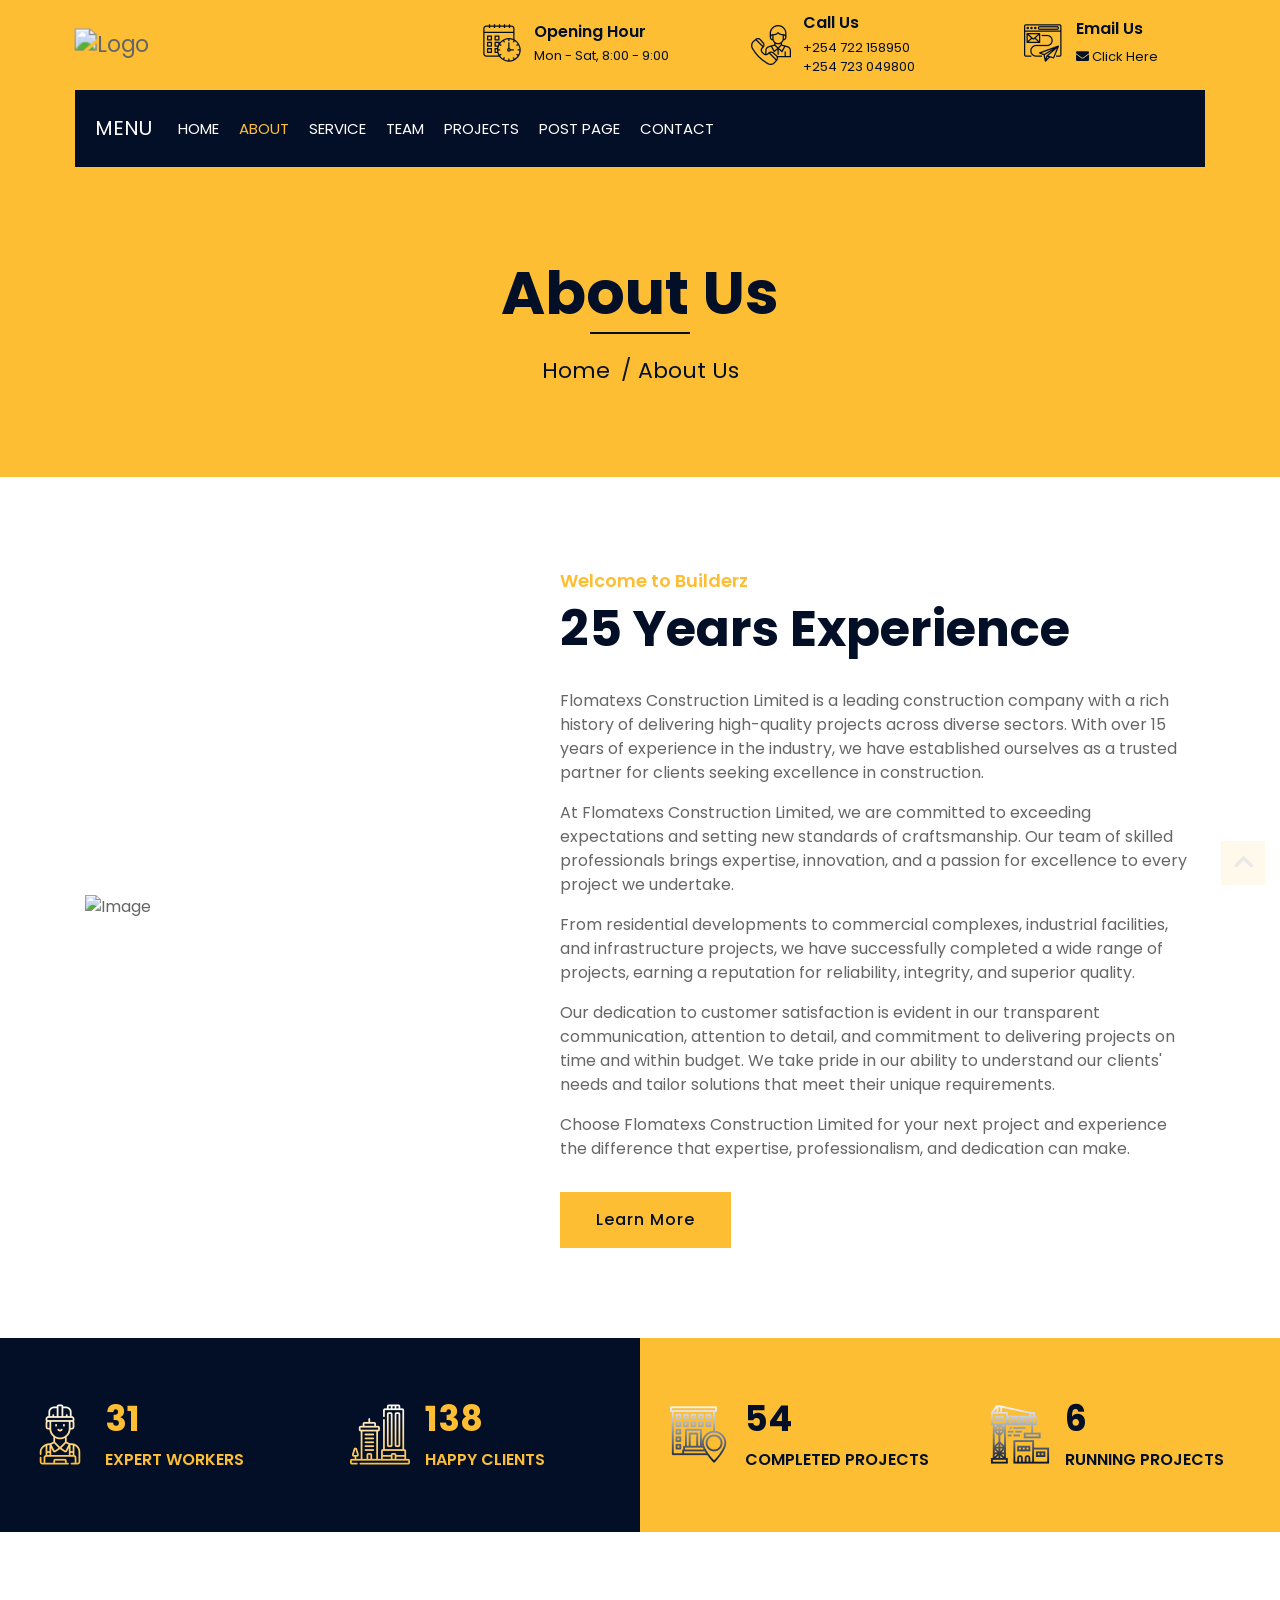
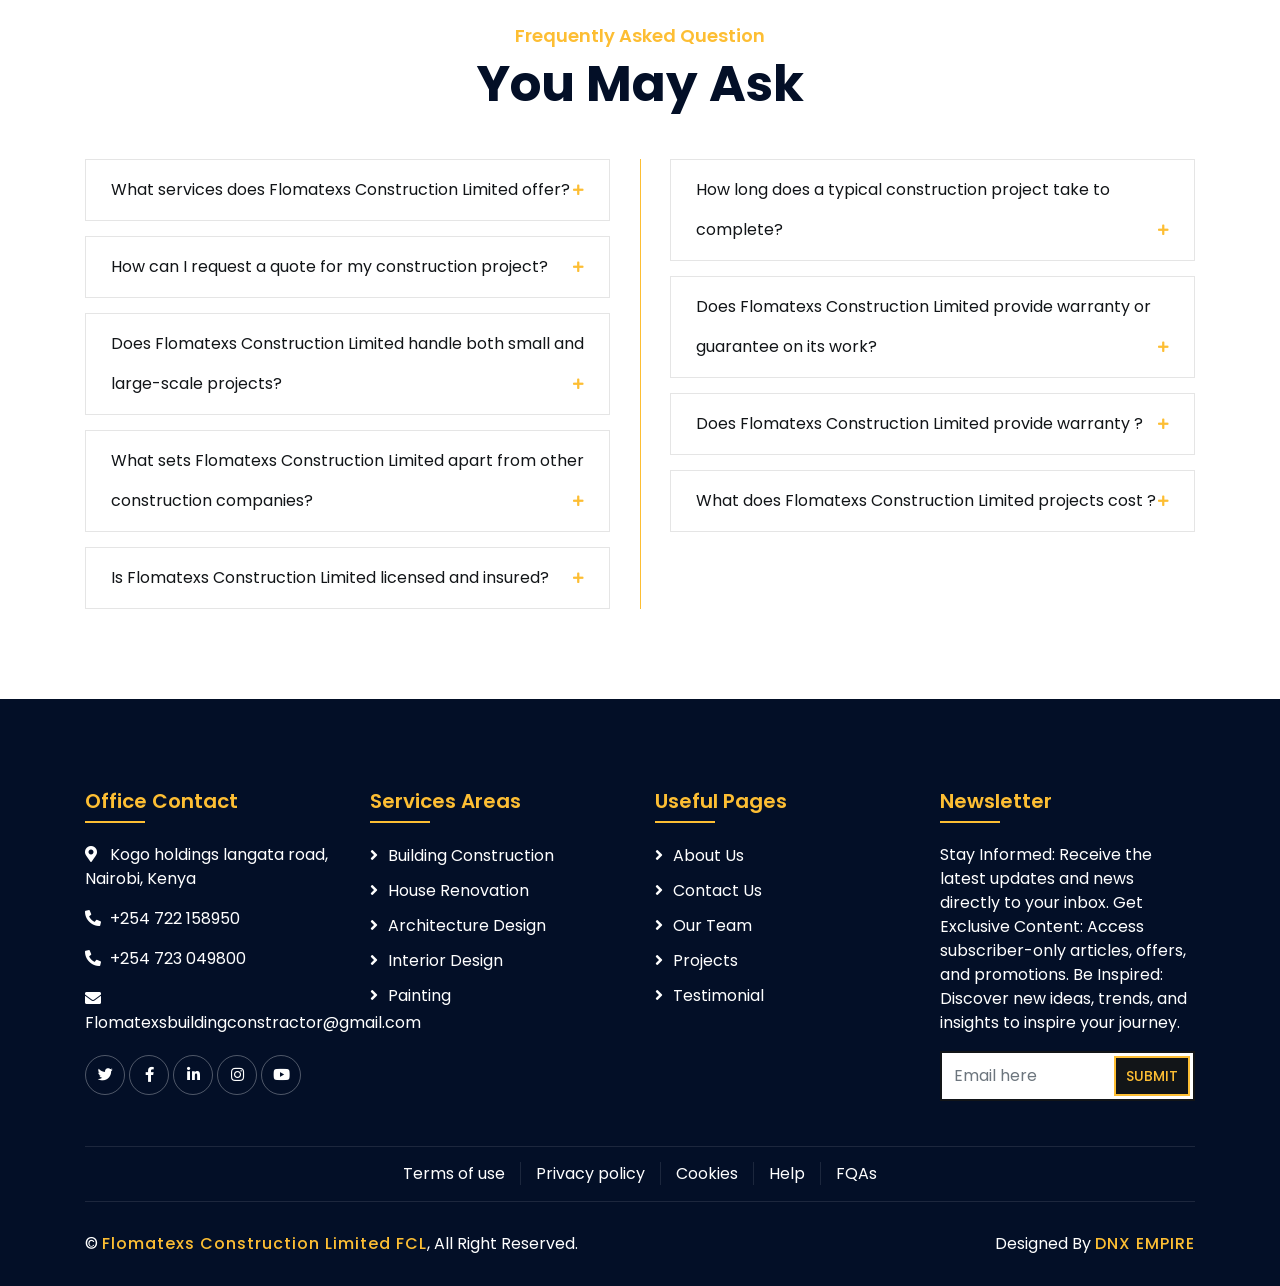
==== about.html @ da1281f1 "Add files via upload" ====
<!DOCTYPE html>
<html lang="en">
    <head>
        <meta charset="utf-8">
       <title>Flomatexs Construction Limited </title>
        <link rel = "icon" href = "img/flomatexs.png" type = "image/x-icon">

        <!-- Favicon -->
        <link href="img/favicon.ico" rel="icon">

        <!-- Google Font -->
        <link href="https://fonts.googleapis.com/css2?family=Poppins:wght@100;200;300;400;500;600;700;800;900&display=swap" rel="stylesheet">

        <!-- CSS Libraries -->
        <link href="https://stackpath.bootstrapcdn.com/bootstrap/4.4.1/css/bootstrap.min.css" rel="stylesheet">
        <link href="https://cdnjs.cloudflare.com/ajax/libs/font-awesome/5.10.0/css/all.min.css" rel="stylesheet">
        <link href="lib/flaticon/font/flaticon.css" rel="stylesheet"> 
        <link href="lib/animate/animate.min.css" rel="stylesheet">
        <link href="lib/owlcarousel/assets/owl.carousel.min.css" rel="stylesheet">
        <link href="lib/lightbox/css/lightbox.min.css" rel="stylesheet">
        <link href="lib/slick/slick.css" rel="stylesheet">
        <link href="lib/slick/slick-theme.css" rel="stylesheet">
        <link rel="stylesheet" href="https://cdnjs.cloudflare.com/ajax/libs/font-awesome/5.15.4/css/all.min.css">


        <!-- Template Stylesheet -->
        <link href="css/style.css" rel="stylesheet">
    </head>

    <body>
        <div class="wrapper">
            <!-- Top Bar Start -->
            <div class="top-bar">
                <div class="container-fluid">
                    <div class="row align-items-center">
                        <div class="col-lg-4 col-md-12">
                            <div class="logo">
                                <a href="index.html">
                                    <img src="img/flomatexs.png" alt="Logo" style="width: 200px; height: auto; margin: 10px; transform: scale(1.4);" >
                                </a>
                             </div>
                        </div>
                        <div class="col-lg-8 col-md-7 d-none d-lg-block">
                            <div class="row">
                                <div class="col-4">
                                    <div class="top-bar-item">
                                        <div class="top-bar-icon">
                                            <i class="flaticon-calendar"></i>
                                        </div>
                                        <div class="top-bar-text">
                                            <h3>Opening Hour</h3>
                                            <p>Mon - Sat, 8:00 - 9:00</p>
                                        </div>
                                    </div>
                                </div>
                                <div class="col-4">
                                    <div class="top-bar-item">
                                        <div class="top-bar-icon">
                                            <i class="flaticon-call"></i>
                                        </div>
                                        <div class="top-bar-text">
                                            <h3>Call Us</h3>
                                              <p><a href="tel:+254722158950">+254 722 158950</a></p>
                                              <p><a href="tel:+254723049800">+254 723 049800</a></p>
                                        </div>
                                    </div>
                                </div>
                                <div class="col-4">
                                    <div class="top-bar-item">
                                        <div class="top-bar-icon">
                                            <i class="flaticon-send-mail"></i>
                                        </div>
                                        <div class="top-bar-text">
                                            <h3>Email Us</h3>
                                                <a href="mailto:Flomatexsbuildingconstractor@gmail.com" target="_blank">
                                                <i class="fas fa-envelope"></i> Click Here
                                                      </a>

                                         </div>
                                    </div>
                                </div>
                            </div>
                        </div>
                    </div>
                </div>
            </div>
            <!-- Top Bar End -->

            <!-- Nav Bar Start -->
            <div class="nav-bar">
                <div class="container-fluid">
                    <nav class="navbar navbar-expand-lg bg-dark navbar-dark">
                        <a href="#" class="navbar-brand">MENU</a>
                        <button type="button" class="navbar-toggler" data-toggle="collapse" data-target="#navbarCollapse">
                            <span class="navbar-toggler-icon"></span>
                        </button>

                        <div class="collapse navbar-collapse justify-content-between" id="navbarCollapse">
                            <div class="navbar-nav mr-auto">
                                <a href="index.html" class="nav-item nav-link">Home</a>
                                <a href="about.html" class="nav-item nav-link active">About</a>
                                <a href="service.html" class="nav-item nav-link">Service</a>
                                <a href="team.html" class="nav-item nav-link">Team</a>
                                <a href="portfolio.html" class="nav-item nav-link">Projects</a>
                                <a href="single.html" class="nav-item nav-link">Post Page</a>
                                <a href="contact.html" class="nav-item nav-link">Contact</a>
                            </div>
                            
                        </div>
                    </nav>
                </div>
            </div>
            <!-- Nav Bar End -->
            
            
            <!-- Page Header Start -->
            <div class="page-header">
                <div class="container">
                    <div class="row">
                        <div class="col-12">
                            <h2>About Us</h2>
                        </div>
                        <div class="col-12">
                            <a href="">Home</a>
                            <a href="">About Us</a>
                        </div>
                    </div>
                </div>
            </div>
            <!-- Page Header End -->


            <!-- About Start -->
            <div class="about wow fadeInUp" data-wow-delay="0.1s">
                <div class="container">
                    <div class="row align-items-center">
                        <div class="col-lg-5 col-md-6">
                            <div class="about-img">
                                <img src="img/proj3/IMG-20240313-WA0056.jpg" alt="Image">
                            </div>
                        </div>
                        <div class="col-lg-7 col-md-6">
                            <div class="section-header text-left">
                                <p>Welcome to Builderz</p>
                                <h2>25 Years Experience</h2>
                            </div>
                            <div class="about-text">   
                                <p>Flomatexs Construction Limited is a leading construction company with a rich history of delivering high-quality projects across diverse sectors. With over 15 years of experience in the industry, we have established ourselves as a trusted partner for clients seeking excellence in construction.</p>
                          <p>At Flomatexs Construction Limited, we are committed to exceeding expectations and setting new standards of craftsmanship. Our team of skilled professionals brings expertise, innovation, and a passion for excellence to every project we undertake.</p>
                            <p>From residential developments to commercial complexes, industrial facilities, and infrastructure projects, we have successfully completed a wide range of projects, earning a reputation for reliability, integrity, and superior quality.</p>
                      <p>Our dedication to customer satisfaction is evident in our transparent communication, attention to detail, and commitment to delivering projects on time and within budget. We take pride in our ability to understand our clients' needs and tailor solutions that meet their unique requirements.</p>
                        <p>Choose Flomatexs Construction Limited for your next project and experience the difference that expertise, professionalism, and dedication can make.</p>
  
                                <a class="btn" href="portfolio.html">Learn More</a>
                            </div>
                        </div>
                    </div>
                </div>
            </div>
            <!-- About End -->
            
            
             <!-- Fact Start -->
             <div class="fact">
                <div class="container-fluid">
                    <div class="row counters">
                        <div class="col-md-6 fact-left wow slideInLeft">
                            <div class="row">
                                <div class="col-6">
                                    <div class="fact-icon">
                                        <i class="flaticon-worker"></i>
                                    </div>
                                    <div class="fact-text">
                                        <h2 data-toggle="counter-up">109</h2>
                                        <p>Expert Workers</p>
                                    </div>
                                </div>
                                <div class="col-6">
                                    <div class="fact-icon">
                                        <i class="flaticon-building"></i>
                                    </div>
                                    <div class="fact-text">
                                        <h2 data-toggle="counter-up">485</h2>
                                        <p>Happy Clients</p>
                                    </div>
                                </div>
                            </div>
                        </div>
                        <div class="col-md-6 fact-right wow slideInRight">
                            <div class="row">
                                <div class="col-6">
                                    <div class="fact-icon">
                                        <i class="flaticon-address"></i>
                                    </div>
                                    <div class="fact-text">
                                        <h2 data-toggle="counter-up">189</h2>
                                        <p>Completed Projects</p>
                                    </div>
                                </div>
                                <div class="col-6">
                                    <div class="fact-icon">
                                        <i class="flaticon-crane"></i>
                                    </div>
                                    <div class="fact-text">
                                        <h2 data-toggle="counter-up">20</h2>
                                        <p>Running Projects</p>
                                    </div>
                                </div>
                            </div>
                        </div>
                    </div>
                </div>
            </div>
            <!-- Fact End -->

            
             <!-- FAQs Start -->
             <div class="faqs">
                <div class="container">
                    <div class="section-header text-center">
                        <p>Frequently Asked Question</p>
                        <h2>You May Ask</h2>
                    </div>
                    <div class="row">
                        <div class="col-md-6">
                            <div id="accordion-1">
                                <div class="card wow fadeInLeft" data-wow-delay="0.1s">
                                    <div class="card-header">
                                        <a class="card-link collapsed" data-toggle="collapse" href="#collapseOne">
                                            What services does Flomatexs Construction Limited offer?
                                        </a>
                                    </div>
                                    <div id="collapseOne" class="collapse" data-parent="#accordion-1">
                                        <div class="card-body">
                                            Flomatexs Construction Limited offers a comprehensive range of construction services including:
                                             Building Construction
                                             House Renovation
                                             Interior Design
                                             Architecture Design
                                             Fixing & Support
                                             Painting
                                        </div>
                                    </div>
                                </div>
                                <div class="card wow fadeInLeft" data-wow-delay="0.2s">
                                    <div class="card-header">
                                        <a class="card-link collapsed" data-toggle="collapse" href="#collapseTwo">
                                            How can I request a quote for my construction project?
                                        </a>
                                    </div>
                                    <div id="collapseTwo" class="collapse" data-parent="#accordion-1">
                                        <div class="card-body">
                                            Look for a "Contact" or "Get a Quote" page/link.
                                        </div>
                                    </div>
                                </div>
                                <div class="card wow fadeInLeft" data-wow-delay="0.3s">
                                    <div class="card-header">
                                        <a class="card-link collapsed" data-toggle="collapse" href="#collapseThree">
                                            Does Flomatexs Construction Limited handle both small and large-scale projects?
                                        </a>
                                    </div>
                                    <div id="collapseThree" class="collapse" data-parent="#accordion-1">
                                        <div class="card-body">
                                            Yes, Flomatexs Construction Limited handles both small and large-scale projects. Whether you need assistance with a small renovation or a large-scale construction project, Flomatexs Construction Limited has the expertise, resources, and capabilities to meet your needs. Their experienced team can tailor their services to accommodate projects of various sizes and complexities, ensuring quality results regardless of the scale.
                                        </div>
                                    </div>
                                </div>
                                <div class="card wow fadeInLeft" data-wow-delay="0.4s">
                                    <div class="card-header">
                                        <a class="card-link collapsed" data-toggle="collapse" href="#collapseFour">
                                            What sets Flomatexs Construction Limited apart from other construction companies?
                                        </a>
                                    </div>
                                    <div id="collapseFour" class="collapse" data-parent="#accordion-1">
                                        <div class="card-body">
                                            Expertise and Experience: With over [number] years of experience in the construction industry, Flomatexs Construction Limited brings a wealth of knowledge and expertise to every project.

                                            Quality Craftsmanship: Flomatexs Construction Limited is committed to delivering superior quality craftsmanship in every aspect of their work, ensuring durable and aesthetically pleasing results.
                                            
                                            Customer Satisfaction: The company prioritizes customer satisfaction and strives to exceed client expectations through transparent communication, attention to detail, and personalized service.  
                                        </div>
                                    </div>
                                </div>
                                <div class="card wow fadeInLeft" data-wow-delay="0.5s">
                                    <div class="card-header">
                                        <a class="card-link collapsed" data-toggle="collapse" href="#collapseFive">
                                            Is Flomatexs Construction Limited licensed and insured?
                                        </a>
                                    </div>
                                    <div id="collapseFive" class="collapse" data-parent="#accordion-1">
                                        <div class="card-body">
                                            Yes, Flomatexs Construction Limited is licensed and insured. As a reputable construction company, they adhere to all legal and regulatory requirements in the jurisdictions where they operate. Their licensing ensures that they have met the necessary qualifications and standards to carry out construction work, while their insurance provides protection for both the company and its clients in the event of accidents, damages, or liabilities during the course of a project. This licensing and insurance give clients peace of mind knowing that they are working with a professional and reputable construction company.
                                        </div>
                                    </div>
                                </div>
                            </div>
                        </div>
                        <div class="col-md-6">
                            <div id="accordion-2">
                                <div class="card wow fadeInRight" data-wow-delay="0.1s">
                                    <div class="card-header">
                                        <a class="card-link collapsed" data-toggle="collapse" href="#collapseSix">
                                            How long does a typical construction project take to complete?
                                        </a>
                                    </div>
                                    <div id="collapseSix" class="collapse" data-parent="#accordion-2">
                                        <div class="card-body">
                                            The duration of a typical construction project can vary significantly depending on various factors, including the size, complexity, scope, and specific requirements of the project. Additionally, external factors such as weather conditions, material availability, and regulatory approvals can also impact the timeline.

That being said, a small-scale construction project such as a house renovation or interior remodeling may take anywhere from a few weeks to a few months to complete. On the other hand, large-scale projects such as building construction or infrastructure development can take several months to several years to finish, depending on the scale and complexity of the project.
                                        </div>
                                    </div>
                                </div>
                                <div class="card wow fadeInRight" data-wow-delay="0.2s">
                                    <div class="card-header">
                                        <a class="card-link collapsed" data-toggle="collapse" href="#collapseSeven">
                                            Does Flomatexs Construction Limited provide warranty or guarantee on its work?
                                        </a>
                                    </div>
                                    <div id="collapseSeven" class="collapse" data-parent="#accordion-2">
                                        <div class="card-body">
                                          
Yes, Flomatexs Construction Limited typically provides a warranty or guarantee on its work to ensure customer satisfaction and confidence in the quality of their services. The specifics of the warranty or guarantee may vary depending on the type of project and the terms agreed upon between the company and the client.  
                                        </div>
                                    </div>
                                </div>
                                <div class="card wow fadeInRight" data-wow-delay="0.3s">
                                    <div class="card-header">
                                        <a class="card-link collapsed" data-toggle="collapse" href="#collapseEight">
                                            Does Flomatexs Construction Limited provide warranty ?
                                        </a>
                                    </div>
                                    <div id="collapseEight" class="collapse" data-parent="#accordion-2">
                                        <div class="card-body">
                                            Yes, Flomatexs Construction Limited typically provides warranties on its work to ensure customer satisfaction and quality assurance. The specific details of the warranty, including duration and coverage, may vary depending on the type of project and the terms agreed upon between the company and the client.
                                        </div>
                                    </div>
                            </div>
                                <div class="card wow fadeInRight" data-wow-delay="0.5s">
                                    <div class="card-header">
                                        <a class="card-link collapsed" data-toggle="collapse" href="#collapseTen">
                                            What does Flomatexs Construction Limited  projects cost  ?
                                        </a>
                                    </div>
                                    <div id="collapseTen" class="collapse" data-parent="#accordion-2">
                                        <div class="card-body">
                                            The cost of projects undertaken by Flomatexs Construction Limited can vary widely depending on several factors, including the type of project, its size and complexity, materials used, labor costs, location, and any additional services required. Each project is unique, and therefore, the cost is determined based on the specific requirements and scope of work agreed upon between the company and the client. 
                                        </div>
                                    </div>
                                </div>
                            </div>
                        </div>
                    </div>
                </div>
            </div>
            <!-- FAQs End -->

            <!-- Footer Start -->
            <div class="footer wow fadeIn" data-wow-delay="0.3s">
                <div class="container">
                    <div class="row">
                        <div class="col-md-6 col-lg-3">
                            <div class="footer-contact">
                                <h2>Office Contact</h2>
                                <p><i class="fa fa-map-marker-alt"></i>Kogo holdings langata road, Nairobi, Kenya</p>
                                <p><i class="fa fa-phone-alt"></i>+254 722 158950</p>
                                <p><i class="fa fa-phone-alt"></i>+254 723 049800</p>
                                <p><i class="fa fa-envelope"></i>Flomatexsbuildingconstractor@gmail.com</p>
                                <div class="footer-social">
                                    <a href=""><i class="fab fa-twitter"></i></a>
                                    <a href=""><i class="fab fa-facebook-f"></i></a>
                                    <a href=""><i class="fab fa-linkedin-in"></i></a>
                                    <a href=""><i class="fab fa-instagram"></i></a>
                                    <a href=""><i class="fab fa-youtube"></i></a>
                                </div>
                            </div>
                        </div>
                        <div class="col-md-6 col-lg-3">
                            <div class="footer-link">
                                <h2>Services Areas</h2>
                                <a href="">Building Construction</a>
                                <a href="">House Renovation</a>
                                <a href="">Architecture Design</a>
                                <a href="">Interior Design</a>
                                <a href="">Painting</a>
                            </div>
                        </div>
                        <div class="col-md-6 col-lg-3">
                            <div class="footer-link">
                                <h2>Useful Pages</h2>
                                <a href="">About Us</a>
                                <a href="">Contact Us</a>
                                <a href="">Our Team</a>
                                <a href="">Projects</a>
                                <a href="">Testimonial</a>
                            </div>
                        </div>
                        <div class="col-md-6 col-lg-3">
                            <div class="newsletter">
                                <h2>Newsletter</h2>
                                <p>
                                    Stay Informed: Receive the latest updates and news directly to your inbox.
                                    Get Exclusive Content: Access subscriber-only articles, offers, and promotions.
                                    Be Inspired: Discover new ideas, trends, and insights to inspire your journey.
                                </p>
                                <div class="form">
                                    <input class="form-control" placeholder="Email here">
                                    <button class="btn">Submit</button>
                                </div>
                            </div>
                        </div>
                    </div>
                </div>
                <div class="container footer-menu">
                    <div class="f-menu">
                        <a href="">Terms of use</a>
                        <a href="">Privacy policy</a>
                        <a href="">Cookies</a>
                        <a href="">Help</a>
                        <a href="">FQAs</a>
                    </div>
                </div>
                <div class="container copyright">
                    <div class="row">
                        <div class="col-md-6">
                           <p>&copy; <a href="">Flomatexs Construction Limited FCL</a>, All Right Reserved.</p>
                        </div>
						
						
                        <div class="col-md-6">
                            <p>Designed By <a href="http://dennisnziokidnx.com/">DNX EMPIRE</a></p>
                        </div>
                    </div>
                </div>
            </div>
            <!-- Footer End -->

            <a href="#" class="back-to-top"><i class="fa fa-chevron-up"></i></a>
        </div>

        <!-- JavaScript Libraries -->
        <script src="https://code.jquery.com/jquery-3.4.1.min.js"></script>
        <script src="https://stackpath.bootstrapcdn.com/bootstrap/4.4.1/js/bootstrap.bundle.min.js"></script>
        <script src="lib/easing/easing.min.js"></script>
        <script src="lib/wow/wow.min.js"></script>
        <script src="lib/owlcarousel/owl.carousel.min.js"></script>
        <script src="lib/isotope/isotope.pkgd.min.js"></script>
        <script src="lib/lightbox/js/lightbox.min.js"></script>
        <script src="lib/waypoints/waypoints.min.js"></script>
        <script src="lib/counterup/counterup.min.js"></script>
        <script src="lib/slick/slick.min.js"></script>

        <!-- Template Javascript -->
        <script src="js/main.js"></script>
    </body>
</html>
---- lib/flaticon/font/flaticon.css ----
/*
  	Flaticon icon font: Flaticon
  	Creation date: 23/08/2020 07:24
  	*/

@font-face {
  font-family: "Flaticon";
  src: url("./Flaticon.eot");
  src: url("./Flaticon.eot?#iefix") format("embedded-opentype"),
       url("./Flaticon.woff2") format("woff2"),
       url("./Flaticon.woff") format("woff"),
       url("./Flaticon.ttf") format("truetype"),
       url("./Flaticon.svg#Flaticon") format("svg");
  font-weight: normal;
  font-style: normal;
}

@media screen and (-webkit-min-device-pixel-ratio:0) {
  @font-face {
    font-family: "Flaticon";
    src: url("./Flaticon.svg#Flaticon") format("svg");
  }
}

[class^="flaticon-"]:before, [class*=" flaticon-"]:before,
[class^="flaticon-"]:after, [class*=" flaticon-"]:after {   
  font-family: Flaticon;
        font-size: 20px;
font-style: normal;
margin-left: 20px;
}

.flaticon-concrete:before { content: "\f100"; }
.flaticon-worker:before { content: "\f101"; }
.flaticon-measure:before { content: "\f102"; }
.flaticon-building:before { content: "\f103"; }
.flaticon-brush:before { content: "\f104"; }
.flaticon-crane:before { content: "\f105"; }
.flaticon-call:before { content: "\f106"; }
.flaticon-calendar:before { content: "\f107"; }
.flaticon-send-mail:before { content: "\f108"; }
.flaticon-address:before { content: "\f109"; }
---- css/style.css ----
/*******************************/
/********* General CSS *********/
/*******************************/
body {
    color: #666666;
    background: #dddddd;
    font-family: 'Poppins', sans-serif;
    font-weight: 400;
}

h1,
h2, 
h3, 
h4,
h5, 
h6 {
    color: #030f27;
}

a {
    color: #666666;
    transition: .3s;
}

a:hover,
a:active,
a:focus {
    color: #fdbe33;
    outline: none;
    text-decoration: none;
}

.btn:focus {
    box-shadow: none;
}

.wrapper {
    position: relative;
    width: 100%;
    max-width: 100%;
    margin: 0 auto;
    background: #ffffff;
}

.back-to-top {
    position: fixed;
    display: none;
    background: #fdbe33;
    color: #121518;
    width: 44px;
    height: 44px;
    text-align: center;
    line-height: 1;
    font-size: 22px;
    right: 15px;
    bottom: 15px;
    transition: background 0.5s;
    z-index: 9;
}

.back-to-top:hover {
    color: #fdbe33;
    background: #121518;
}

.back-to-top i {
    padding-top: 10px;
}

.btn {
    transition: .3s;
}


/********** Top Bar **********/
.top-bar{
  background:#fdbe33;
  min-height:90px;              /* mejor que height fijo */
  display:flex;
  align-items:center;           /* centra verticalmente */
}

.top-bar .top-bar-item{
  display:flex;
  align-items:center;
  justify-content:center;       /* centrado dentro de cada columna */
}

.top-bar .top-bar-icon{
  width:40px; display:flex; align-items:center; justify-content:center;
}
.top-bar .top-bar-icon [class^="flaticon-"]::before{
  margin:0; color:#030f27; font-size:40px;
}

.top-bar .top-bar-text{ padding-left:12px; text-align:left; }
.top-bar .top-bar-text h3{ margin:0 0 5px; color:#030f27; font-size:16px; font-weight:600; }
.top-bar .top-bar-text p,
.top-bar .top-bar-text a{ margin:0; color:#030f27; font-size:13px; font-weight:400; }

/* separadores laterales en desktop */
@media (min-width:992px){
  .top-bar{ padding:0 60px; }
}

/********** Nav Bar **********/
.nav-bar {
  position: relative;
  background: #fdbe33;
  transition: .3s;
}
.nav-bar .container-fluid { padding: 0; }

.nav-bar.nav-sticky {
  position: fixed;
  top: 0;
  width: 100%;
  max-width: 100%;
  box-shadow: 0 2px 5px rgba(0,0,0,.3);
  z-index: 999;
}

.nav-bar .navbar {
  height: 100%;
  background: #030f27 !important;
  padding: 12px 16px;           /* padding base */
}

/* Links */
.navbar .navbar-nav .nav-link { padding: .75rem 1rem; }
.navbar-dark .navbar-nav .nav-link,
.navbar-dark .navbar-nav .nav-link:focus,
.navbar-dark .navbar-nav .nav-link:hover,
.navbar-dark .navbar-nav .nav-link.active {
  padding: 10px 10px 8px;
  color: #ffffff;
}
.navbar-dark .navbar-nav .nav-link:hover,
.navbar-dark .navbar-nav .nav-link.active {
  color: #fdbe33;
  transition: none;
}

/* Dropdown & botones */
.nav-bar .dropdown-menu {
  margin-top: 0;
  border: 0; border-radius: 0;
  background: #f8f9fa;
}
.nav-bar .btn {
  color: #ffffff;
  border: 2px solid #ffffff;
  border-radius: 0;
}
.nav-bar .btn:hover {
  color: #030f27;
  background: #fdbe33;
  border-color: #fdbe33;
}

/* ===== LOGO ===== */
.navbar-brand {
  display: flex;                 /* asegura centrado vertical */
  align-items: center;
  padding: 0;
  margin-right: 1rem;
}
.navbar-brand img {
  height: 56px;                  /* logo visible en desktop */
  width: auto;
  display: block;
}

/* Desktop */
@media (min-width: 992px) {
  .nav-bar { padding: 0 75px; }
  .nav-bar.nav-sticky { padding: 0; }
  .nav-bar .navbar { padding: 18px 20px; }

  /* IMPORTANTE: NO ocultar el logo en desktop */
  /* (elimina la regla anterior .nav-bar .navbar-brand { display:none; }) */

  .nav-bar a.nav-link {
    padding: 8px 15px;
    font-size: 15px;
    text-transform: uppercase;
  }
}

/* Tablet/Móvil */
@media (max-width: 991.98px) {
  .nav-bar .navbar { padding: 12px 15px; }
  .nav-bar a.nav-link { padding: 5px; }
  .nav-bar .dropdown-menu { box-shadow: none; }
  .nav-bar .btn { display: none; }

  .navbar-brand img { height: 40px; }   /* reduce suavemente en móvil */
}

/* Muy pequeño */
@media (max-width: 576px) {
  .navbar-brand img { height: 36px; }
}



/*******************************/
/******** Carousel CSS *********/
/*******************************/
.carousel {
    position: relative;
    width: 100%;
    height: calc(100vh - 170px);
    min-height: 400px;
    margin: 0 auto;
    text-align: center;
    overflow: hidden;
}

.carousel .carousel-inner,
.carousel .carousel-item {
    position: relative;
    width: 100%;
    height: 100%;
}

.carousel .carousel-item img {
    width: 100%;
    height: 100%;
    object-fit: cover;
}

.carousel .carousel-item::after {
    position: absolute;
    content: "";
    width: 100%;
    height: 100%;
    top: 0;
    left: 0;
    background: rgba(0, 0, 0, .3);
    z-index: 1;
}

.carousel .carousel-caption {
    position: absolute;
    top: 0;
    bottom: 0;
    display: flex;
    align-items: center;
    justify-content: center;
    flex-direction: column;
    height: calc(100vh - 170px);
    min-height: 400px;
}

.carousel .carousel-caption p {
    color: #ffffff;
    font-size: 30px;
    margin-bottom: 15px;
    letter-spacing: 1px;
}

.carousel .carousel-caption h1 {
    color: #ffffff;
    font-size: 60px;
    font-weight: 700;
    margin-bottom: 35px;
}

.carousel .carousel-caption .btn {
    padding: 15px 35px;
    font-size: 18px;
    font-weight: 500;
    letter-spacing: 1px;
    text-transform: uppercase;
    color: #ffffff;
    background: transparent;
    border: 2px solid #ffffff;
    border-radius: 0;
    transition: .3s;
}

.carousel .carousel-caption .btn:hover {
    color: #030f27;
    background: #fdbe33;
    border-color: #fdbe33;
}

@media (max-width: 767.98px) {
    .carousel .carousel-caption h1 {
        font-size: 40px;
        font-weight: 700;
    }
    
    .carousel .carousel-caption p {
        font-size: 20px;
    }
    
    .carousel .carousel-caption .btn {
        padding: 12px 30px;
        font-size: 18px;
        font-weight: 500;
        letter-spacing: 0;
    }
}

@media (max-width: 575.98px) {
    .carousel .carousel-caption h1 {
        font-size: 30px;
        font-weight: 500;
    }
    
    .carousel .carousel-caption p {
        font-size: 16px;
    }
    
    .carousel .carousel-caption .btn {
        padding: 10px 25px;
        font-size: 16px;
        font-weight: 400;
        letter-spacing: 0;
    }
}

.carousel .animated {
    -webkit-animation-duration: 1.5s;
    animation-duration: 1.5s;
}


/*******************************/
/******* Page Header CSS *******/
/*******************************/
.page-header {
    position: relative;
    margin-bottom: 45px;
    padding: 90px 0;
    text-align: center;
    background: #fdbe33;
}

.page-header h2 {
    position: relative;
    color: #030f27;
    font-size: 60px;
    font-weight: 700;
    margin-bottom: 20px;
    padding-bottom: 5px;
}

.page-header h2::after {
    position: absolute;
    content: "";
    width: 100px;
    height: 2px;
    left: calc(50% - 50px);
    bottom: 0;
    background: #030f27;
}

.page-header a {
    position: relative;
    padding: 0 12px;
    font-size: 22px;
    color: #030f27;
}

.page-header a:hover {
    color: #ffffff;
}

.page-header a::after {
    position: absolute;
    content: "/";
    width: 8px;
    height: 8px;
    top: -2px;
    right: -7px;
    text-align: center;
    color: #121518;
}

.page-header a:last-child::after {
    display: none;
}

@media (max-width: 991.98px) {
    .page-header {
        padding: 60px 0;
    }
    
    .page-header h2 {
        font-size: 45px;
    }
    
    .page-header a {
        font-size: 20px;
    }
}

@media (max-width: 767.98px) {
    .page-header {
        padding: 45px 0;
    }
    
    .page-header h2 {
        font-size: 35px;
    }
    
    .page-header a {
        font-size: 18px;
    }
}


/*******************************/
/******* Section Header ********/
/*******************************/
.section-header {
    position: relative;
    width: 100%;
    margin-bottom: 45px;
}

.section-header p {
    color: #fdbe33;
    font-size: 18px;
    font-weight: 600;
    margin-bottom: 5px;
}

.section-header h2 {
    margin: 0;
    position: relative;
    font-size: 50px;
    font-weight: 700;
}

@media (max-width: 767.98px) {
    .section-header h2 {
        font-size: 30px;
    }
}


/*******************************/
/********* Feature CSS *********/
/*******************************/
.feature {
    position: relative;
    margin-bottom: 45px;
}

.feature .col-md-12 {
    background: #030f27;
}
    
.feature .col-md-12:nth-child(2n) {
    color: #030f27;
    background: #fdbe33;
}

.feature .feature-item {
    min-height: 250px;
    padding: 30px;
    display: flex;
    align-items: center;
    justify-content: flex-start;
}

.feature .feature-icon {
    position: relative;
    width: 60px;
    display: flex;
    align-items: center;
    justify-content: center;
}

.feature .feature-icon::before {
    position: absolute;
    content: "";
    width: 80px;
    height: 80px;
    top: -20px;
    left: -10px;
    border: 2px dotted #ffffff;
    border-radius: 60px;
    z-index: 1;
}

.feature .feature-icon::after {
    position: absolute;
    content: "";
    width: 79px;
    height: 79px;
    top: -18px;
    left: -9px;
    background: #030f27;
    border-radius: 60px;
    z-index: 2;
}

.feature .col-md-12:nth-child(2n) .feature-icon::after {
    background: #fdbe33;
}

.feature .feature-icon [class^="flaticon-"]::before {
    position: relative;
    margin: 0;
    color: #fdbe33;
    font-size: 60px;
    line-height: 60px;
    z-index: 3;
}

.feature .feature-text {
    padding-left: 30px;
}

.feature .feature-text h3 {
    margin: 0 0 10px 0;
    color: #fdbe33;
    font-size: 25px;
    font-weight: 600;
}

.feature .feature-text p {
    margin: 0;
    color: #fdbe33;
    font-size: 18px;
    font-weight: 400;
}

.feature .col-md-12:nth-child(2n) [class^="flaticon-"]::before,
.feature .col-md-12:nth-child(2n) h3,
.feature .col-md-12:nth-child(2n) p {
    color: #030f27;
}


/*******************************/
/********** About CSS **********/
/*******************************/
.about {
    position: relative;
    width: 100%;
    padding: 45px 0;
}

.about .section-header {
    margin-bottom: 30px;
}

.about .about-img {
    position: relative;
    height: 100%;
}

.about .about-img img {
    width: 100%;
    height: 100%;
    object-fit: cover;
}

.about .about-text p {
    font-size: 16px;
}

.about .about-text a.btn {
    position: relative;
    margin-top: 15px;
    padding: 15px 35px;
    font-size: 16px;
    font-weight: 500;
    letter-spacing: 1px;
    color: #030f27;
    border-radius: 0;
    background: #fdbe33;
    transition: .3s;
}

.about .about-text a.btn:hover {
    color: #fdbe33;
    background: #030f27;
}

@media (max-width: 767.98px) {
    .about .about-img {
        margin-bottom: 30px;
        height: auto;
    }
}


/*******************************/
/********** Fact CSS ***********/
/*******************************/
.fact {
    position: relative;
    width: 100%;
    padding: 45px 0;
}

.fact .col-6 {
    display: flex;
    align-items: flex-start;
}

.fact .fact-icon {
    position: relative;
    margin: 7px 15px 0 15px;
    width: 60px;
    display: flex;
    align-items: center;
    justify-content: center;
}

.fact .fact-icon [class^="flaticon-"]::before {
    margin: 0;
    font-size: 60px;
    line-height: 60px;
    background-image: linear-gradient(#ffffff, #fdbe33);
    -webkit-background-clip: text;
    -webkit-text-fill-color: transparent;
}

.fact .fact-right .fact-icon [class^="flaticon-"]::before {
    background-image: linear-gradient(#ffffff, #030f27);
}

.fact .fact-left,
.fact .fact-right {
    padding-top: 60px;
    padding-bottom: 60px;
}

.fact .fact-text h2 {
    font-size: 35px;
    font-weight: 700;
}

.fact .fact-text p {
    margin: 0;
    font-size: 16px;
    font-weight: 600;
    text-transform: uppercase;
}

.fact .fact-left {
    color: #fdbe33;
    background: #030f27;
}

.fact .fact-right {
    color: #030f27;
    background: #fdbe33;
}

.fact .fact-left h2 {
    color: #fdbe33;
}


/*******************************/
/********* Service CSS *********/
/*******************************/
.service {
    position: relative;
    width: 100%;
    padding: 45px 0 15px 0;
}

.service .service-item {
    position: relative;
    width: 100%;
    text-align: center;
    margin-bottom: 30px;
}

.service .service-img {
    position: relative;
    overflow: hidden;
}

.service .service-img img {
    width: 100%;
}

.service .service-overlay {
    position: absolute;
    width: 100%;
    height: 100%;
    top: 0;
    left: 0;
    padding: 30px;
    display: flex;
    align-items: center;
    justify-content: center;
    background: rgba(3, 15, 39, .7);
    transition: .5s;
    opacity: 0;
}

.service .service-item:hover .service-overlay {
    opacity: 1;
}

.service .service-overlay p {
    margin: 0;
    color: #ffffff;
}

.service .service-text {
    display: flex;
    align-items: center;
    height: 60px;
    background: #030f27;
    overflow: hidden;
    white-space: nowrap;
    text-overflow: ellipsis;
}

.service .service-text h3 {
    margin: 0;
    padding: 0 15px 0 25px;
    width: calc(100% - 60px);
    font-size: 20px;
    font-weight: 700;
    color: #fdbe33;
    text-align: left;
    overflow: hidden;
    white-space: nowrap;
    text-overflow: ellipsis;
}

.service .service-item a.btn {
    width: 60px;
    height: 60px;
    padding: 3px 0 0 3px;
    display: flex;
    align-items: center;
    justify-content: center;
    font-size: 60px;
    line-height: 60px;
    font-weight: 100;
    color: #030f27;
    background: #fdbe33;
    border-radius: 0;
    transition: .3s;
}

.service .service-item:hover a.btn {
    color: #ffffff;
}


/*******************************/
/********** Video CSS **********/
/*******************************/
.video {
    position: relative;
    margin: 45px 0;
    height: 100%;
    min-height: 500px;
    background: linear-gradient(rgba(3, 15, 39, .9), rgba(3, 15, 39, .9)), url(../img/home-slide-3.jpg);
    background-attachment: fixed;
    background-position: center;
    background-repeat: no-repeat;
    background-size: cover;
}

.video .btn-play {
    position: absolute;
    z-index: 1;
    top: 50%;
    left: 50%;
    transform: translateX(-50%) translateY(-50%);
    box-sizing: content-box;
    display: block;
    width: 32px;
    height: 44px;
    border-radius: 50%;
    border: none;
    outline: none;
    padding: 18px 20px 18px 28px;
}

.video .btn-play:before {
    content: "";
    position: absolute;
    z-index: 0;
    left: 50%;
    top: 50%;
    transform: translateX(-50%) translateY(-50%);
    display: block;
    width: 100px;
    height: 100px;
    background: #fdbe33;
    border-radius: 50%;
    animation: pulse-border 1500ms ease-out infinite;
}

.video .btn-play:after {
    content: "";
    position: absolute;
    z-index: 1;
    left: 50%;
    top: 50%;
    transform: translateX(-50%) translateY(-50%);
    display: block;
    width: 100px;
    height: 100px;
    background: #fdbe33;
    border-radius: 50%;
    transition: all 200ms;
}

.video .btn-play:hover:after {
    background-color: darken(#fdbe33, 10%);
}

.video .btn-play img {
    position: relative;
    z-index: 3;
    max-width: 100%;
    width: auto;
    height: auto;
}

.video .btn-play span {
    display: block;
    position: relative;
    z-index: 3;
    width: 0;
    height: 0;
    border-left: 32px solid #030f27;
    border-top: 22px solid transparent;
    border-bottom: 22px solid transparent;
}

@keyframes pulse-border {
  0% {
    transform: translateX(-50%) translateY(-50%) translateZ(0) scale(1);
    opacity: 1;
  }
  100% {
    transform: translateX(-50%) translateY(-50%) translateZ(0) scale(1.5);
    opacity: 0;
  }
}

#videoModal .modal-dialog {
    position: relative;
    max-width: 800px;
    margin: 60px auto 0 auto;
}

#videoModal .modal-body {
    position: relative;
    padding: 0px;
}

#videoModal .close {
    position: absolute;
    width: 30px;
    height: 30px;
    right: 0px;
    top: -30px;
    z-index: 999;
    font-size: 30px;
    font-weight: normal;
    color: #ffffff;
    background: #000000;
    opacity: 1;
}


/*******************************/
/*********** Team CSS **********/
/*******************************/
.team {
    position: relative;
    width: 100%;
    padding: 45px 0 15px 0;
}

.team .team-item {
    position: relative;
    margin-bottom: 30px;
    overflow: hidden;
}

.team .team-img {
    position: relative;
}

.team .team-img img {
    width: 100%;
}

.team .team-text {
    position: relative;
    padding: 25px 15px;
    text-align: center;
    background: #030f27;
    transition: .5s;
}

.team .team-text h2 {
    font-size: 20px;
    font-weight: 600;
    color: #fdbe33;
    transition: .5s;
}

.team .team-text p {
    margin: 0;
    color: #ffffff;
}

.team .team-item:hover .team-text {
    background: #fdbe33;
}

.team .team-item:hover .team-text h2 {
    color: #030f27;
    letter-spacing: 1px;
}

.team .team-social {
    position: absolute;
    width: 100px;
    top: 0;
    left: -50px;
    display: flex;
    flex-direction: column;
    font-size: 0;
}

.team .team-social a {
    position: relative;
    left: 0;
    width: 50px;
    height: 50px;
    display: flex;
    align-items: center;
    justify-content: center;
    font-size: 18px;
    color: #ffffff;
}

.team .team-item:hover .team-social a:first-child {
    background: #00acee;
    left: 50px;
    transition: .3s 0s;
}

.team .team-item:hover .team-social a:nth-child(2) {
    background: #3b5998;
    left: 50px;
    transition: .3s .1s;
}

.team .team-item:hover .team-social a:nth-child(3) {
    background: #0e76a8;
    left: 50px;
    transition: .3s .2s;
}

.team .team-item:hover .team-social a:nth-child(4) {
    background: #3f729b;
    left: 50px;
    transition: .3s .3s;
}


/*******************************/
/*********** FAQs CSS **********/
/*******************************/
.faqs {
    position: relative;
    width: 100%;
    padding: 45px 0;
}

.faqs .row {
    position: relative;
}

.faqs .row::after {
    position: absolute;
    content: "";
    width: 1px;
    height: 100%;
    top: 0;
    left: calc(50% - .5px);
    background: #fdbe33;
}

.faqs #accordion-1 {
    padding-right: 15px;
}

.faqs #accordion-2 {
    padding-left: 15px;
}

@media(max-width: 767.98px) {
    .faqs .row::after {
        display: none;
    }
    
    .faqs #accordion-1,
    .faqs #accordion-2 {
        padding: 0;
    }
    
    .faqs #accordion-2 {
        padding-top: 15px;
    }
}

.faqs .card {
    margin-bottom: 15px;
    border: none;
    border-radius: 0;
}

.faqs .card:last-child {
    margin-bottom: 0;
}

.faqs .card-header {
    padding: 0;
    border: none;
    background: #ffffff;
}

.faqs .card-header a {
    display: block;
    padding: 10px 25px;
    width: 100%;
    color: #121518;
    font-size: 16px;
    line-height: 40px;
    border: 1px solid rgba(0, 0, 0, .1);
    transition: .5s;
}

.faqs .card-header [data-toggle="collapse"][aria-expanded="true"] {
    background: #fdbe33;
}

.faqs .card-header [data-toggle="collapse"]:after {
    font-family: 'font Awesome 5 Free';
    content: "\f067";
    float: right;
    color: #fdbe33;
    font-size: 12px;
    font-weight: 900;
    transition: .5s;
}

.faqs .card-header [data-toggle="collapse"][aria-expanded="true"]:after {
    font-family: 'font Awesome 5 Free';
    content: "\f068";
    float: right;
    color: #030f27;
    font-size: 12px;
    font-weight: 900;
    transition: .5s;
}

.faqs .card-body {
    padding: 20px 25px;
    font-size: 16px;
    background: #ffffff;
    border: 1px solid rgba(0, 0, 0, .1);
    border-top: none;
}


/*******************************/
/******* Testimonial CSS *******/
/*******************************/
.testimonial {
    position: relative;
    margin: 45px 0;
    padding: 90px 0;
    text-align: center;
    background: linear-gradient(rgba(3, 15, 39, .9), rgba(3, 15, 39, .9)), url(../img/home-slide-3.jpg);
    background-attachment: fixed;
    background-position: center;
    background-repeat: no-repeat;
    background-size: cover;
}

.testimonial .container {
    max-width: 760px;
}

.about-page .testimonial {
    padding-bottom: 90px;
}

.testimonial .testimonial-slider-nav {
    position: relative;
    width: 300px;
    margin: 0 auto;
}

.testimonial .testimonial-slider-nav .slick-slide {
    position: relative;
    opacity: 0;
    transition: .5s;
}

.testimonial .testimonial-slider-nav .slick-active {
    opacity: 1;
    transform: scale(1.3);
}

.testimonial .testimonial-slider-nav .slick-center {
    transform: scale(1.8);
    z-index: 1;
}

.testimonial .testimonial-slider-nav .slick-slide img {
    position: relative;
    display: block;
    margin-top: 37px;
    width: 100%;
    height: auto;
    border-radius: 100px;
}

.testimonial .testimonial-slider {
    position: relative;
    margin-top: 15px;
    padding-top: 50px;
}

.testimonial .testimonial-slider::before {
    position: absolute;
    content: "";
    width: 60px;
    height: 50px;
    top: 0;
    left: calc(50% - 30px);
    background: url(../img/quote.png) top center no-repeat;
}

.testimonial .testimonial-slider h3 {
    color: #fdbe33;
    font-size: 22px;
    font-weight: 700;
}

.testimonial .testimonial-slider h4 {
    font-size: 14px;
    font-weight: 300;
    color: #ffffff;
    font-style: italic;
    margin-bottom: 10px;
}

.testimonial .testimonial-slider p {
    color: #ffffff;
    font-size: 16px;
    font-weight: 300;
    margin: 0;
}


/*******************************/
/*********** Blog CSS **********/
/*******************************/
.blog {
    position: relative;
    width: 100%;
    padding: 45px 0 15px 0;
}

.blog .blog-item {
    position: relative;
    width: 100%;
    text-align: center;
    margin-bottom: 30px;
}

.blog .blog-img {
    position: relative;
    overflow: hidden;
}

.blog .blog-img img {
    width: 100%;
}

.blog .blog-title {
    display: flex;
    align-items: center;
    height: 60px;
    background: #030f27;
    overflow: hidden;
    white-space: nowrap;
    text-overflow: ellipsis;
}

.blog .blog-title h3 {
    margin: 0;
    padding: 0 15px 0 25px;
    width: calc(100% - 60px);
    font-size: 18px;
    font-weight: 700;
    color: #fdbe33;
    text-align: left;
    overflow: hidden;
    white-space: nowrap;
    text-overflow: ellipsis;
}

.blog .blog-title a.btn {
    width: 60px;
    height: 60px;
    padding: 3px 0 0 3px;
    display: flex;
    align-items: center;
    justify-content: center;
    font-size: 60px;
    line-height: 60px;
    font-weight: 100;
    color: #030f27;
    background: #fdbe33;
    border-radius: 0;
    transition: .3s;
}

.blog .blog-item:hover a.btn {
    color: #ffffff;
}

.blog .blog-meta {
    position: relative;
    padding: 25px 0 10px 0;
    background: #f3f6ff;
}

.blog .blog-meta::after {
    position: absolute;
    content: "";
    width: 100px;
    height: 1px;
    left: calc(50% - 50px);
    bottom: 0;
    background: #fdbe33;
}

.blog .blog-meta p {
    display: inline-block;
    margin: 0;
    padding: 0 3px;
    font-size: 14px;
    font-weight: 300;
    font-style: italic;
    color: #666666;
}

.blog .blog-meta p a {
    margin-left: 5px;
    font-style: normal;
}

.blog .blog-text {
    padding: 10px 25px 25px 25px;
    background: #f3f6ff;
}

.blog .blog-text p {
    margin: 0;
    font-size: 16px;
}

.blog .pagination .page-link {
    color: #030f27;
    border-radius: 0;
    border-color: #fdbe33;
}

.blog .pagination .page-link:hover,
.blog .pagination .page-item.active .page-link {
    color: #fdbe33;
    background: #030f27;
}

.blog .pagination .disabled .page-link {
    color: #999999;
}


/*******************************/
/******* Single Post CSS *******/
/*******************************/
.single {
    position: relative;
    padding: 45px 0;
}

.single .single-content {
    position: relative;
    margin-bottom: 30px;
    overflow: hidden;
}

.single .single-content img {
    margin-bottom: 20px;
    width: 100%;
}

.single .single-tags {
    margin: -5px -5px 41px -5px;
    font-size: 0;
}

.single .single-tags a {
    margin: 5px;
    display: inline-block;
    padding: 7px 15px;
    font-size: 14px;
    font-weight: 400;
    color: #666666;
    border: 1px solid #dddddd;
}

.single .single-tags a:hover {
    color: #fdbe33;
    background: #030f27;
}

.single .single-bio {
    margin-bottom: 45px;
    padding: 30px;
    background: #f3f6ff;
    display: flex;
}

.single .single-bio-img {
    width: 100%;
    max-width: 100px;
}

.single .single-bio-img img {
    width: 100%;
}

.single .single-bio-text {
    padding-left: 30px;
}

.single .single-bio-text h3 {
    font-size: 20px;
    font-weight: 700;
}

.single .single-bio-text p {
    margin: 0;
}

.single .single-related {
    margin-bottom: 45px;
}

.single .single-related h2 {
    font-size: 30px;
    font-weight: 700;
    margin-bottom: 25px;
}

.single .related-slider {
    position: relative;
    margin: 0 -15px;
    width: calc(100% + 30px);
}

.single .related-slider .post-item {
    margin: 0 15px;
}

.single .post-item {
    display: flex;
    align-items: center;
    margin-bottom: 15px;
}

.single .post-item .post-img {
    width: 100%;
    max-width: 80px;
}

.single .post-item .post-img img {
    width: 100%;
}

.single .post-item .post-text {
    padding-left: 15px;
}

.single .post-item .post-text a {
    font-size: 16px;
    font-weight: 400;
}

.single .post-item .post-meta {
    display: flex;
    margin-top: 8px;
}

.single .post-item .post-meta p {
    display: inline-block;
    margin: 0;
    padding: 0 3px;
    font-size: 14px;
    font-weight: 300;
    font-style: italic;
}

.single .post-item .post-meta p a {
    margin-left: 5px;
    font-size: 14px;
    font-weight: 300;
    font-style: normal;
}

.single .related-slider .owl-nav {
    position: absolute;
    width: 90px;
    top: -55px;
    right: 15px;
    display: flex;
}

.single .related-slider .owl-nav .owl-prev,
.single .related-slider .owl-nav .owl-next {
    margin-left: 15px;
    width: 30px;
    height: 30px;
    display: flex;
    align-items: center;
    justify-content: center;
    color: #030f27;
    background: #fdbe33;
    font-size: 16px;
    transition: .3s;
}

.single .related-slider .owl-nav .owl-prev:hover,
.single .related-slider .owl-nav .owl-next:hover {
    color: #fdbe33;
    background: #030f27;
}

.single .single-comment {
    position: relative;
    margin-bottom: 45px;
}

.single .single-comment h2 {
    font-size: 30px;
    font-weight: 700;
    margin-bottom: 25px;
}

.single .comment-list {
    list-style: none;
    padding: 0;
}

.single .comment-child {
    list-style: none;
}

.single .comment-body {
    display: flex;
    margin-bottom: 30px;
}

.single .comment-img {
    width: 60px;
}

.single .comment-img img {
    width: 100%;
}

.single .comment-text {
    padding-left: 15px;
    width: calc(100% - 60px);
}

.single .comment-text h3 {
    font-size: 18px;
    font-weight: 600;
    margin-bottom: 3px;
}

.single .comment-text span {
    display: block;
    font-size: 14px;
    font-weight: 300;
    margin-bottom: 5px;
}

.single .comment-text .btn {
    padding: 3px 10px;
    font-size: 14px;
    color: #030f27;
    background: #dddddd;
    border-radius: 0;
}

.single .comment-text .btn:hover {
    background: #fdbe33;
}

.single .comment-form {
    position: relative;
}

.single .comment-form h2 {
    font-size: 30px;
    font-weight: 700;
    margin-bottom: 25px;
}

.single .comment-form form {
    padding: 30px;
    background: #f3f6ff;
}

.single .comment-form form .form-group:last-child {
    margin: 0;
}

.single .comment-form input,
.single .comment-form textarea {
    border-radius: 0;
}

.single .comment-form .btn {
    padding: 15px 30px;
    color: #030f27;
    background: #fdbe33;
}

.single .comment-form .btn:hover {
    color: #fdbe33;
    background: #030f27;
}


/**********************************/
/*********** Sidebar CSS **********/
/**********************************/
.sidebar {
    position: relative;
    width: 100%;
}

@media(max-width: 991.98px) {
    .sidebar {
        margin-top: 45px;
    }
}

.sidebar .sidebar-widget {
    position: relative;
    margin-bottom: 45px;
}

.sidebar .sidebar-widget .widget-title {
    position: relative;
    margin-bottom: 30px;
    padding-bottom: 5px;
    font-size: 30px;
    font-weight: 700;
}

.sidebar .sidebar-widget .widget-title::after {
    position: absolute;
    content: "";
    width: 60px;
    height: 2px;
    bottom: 0;
    left: 0;
    background: #fdbe33;
}

.sidebar .sidebar-widget .search-widget {
    position: relative;
}

.sidebar .search-widget input {
    height: 50px;
    border: 1px solid #dddddd;
    border-radius: 0;
}

.sidebar .search-widget input:focus {
    box-shadow: none;
}

.sidebar .search-widget .btn {
    position: absolute;
    top: 6px;
    right: 15px;
    height: 40px;
    padding: 0;
    font-size: 25px;
    color: #fdbe33;
    background: none;
    border-radius: 0;
    border: none;
    transition: .3s;
}

.sidebar .search-widget .btn:hover {
    color: #030f27;
}

.sidebar .sidebar-widget .recent-post {
    position: relative;
}

.sidebar .sidebar-widget .tab-post {
    position: relative;
}

.sidebar .tab-post .nav.nav-pills .nav-link {
    color: #fdbe33;
    background: #030f27;
    border-radius: 0;
}

.sidebar .tab-post .nav.nav-pills .nav-link:hover,
.sidebar .tab-post .nav.nav-pills .nav-link.active {
    color: #030f27;
    background: #fdbe33;
}

.sidebar .tab-post .tab-content {
    padding: 15px 0 0 0;
    background: transparent;
}

.sidebar .tab-post .tab-content .container {
    padding: 0;
}

.sidebar .sidebar-widget .category-widget {
    position: relative;
}

.sidebar .category-widget ul {
    margin: 0;
    padding: 0;
    list-style: none;
}

.sidebar .category-widget ul li {
    margin: 0 0 12px 22px; 
}

.sidebar .category-widget ul li:last-child {
    margin-bottom: 0; 
}

.sidebar .category-widget ul li a {
    display: inline-block;
    line-height: 23px;
}

.sidebar .category-widget ul li::before {
    position: absolute;
    content: '\f105';
    font-family: 'Font Awesome 5 Free';
    font-weight: 900;
    color: #fdbe33;
    left: 1px;
}

.sidebar .category-widget ul li span {
    display: inline-block;
    float: right;
}

.sidebar .sidebar-widget .tag-widget {
    position: relative;
    margin: -5px -5px;
}

.single .tag-widget a {
    margin: 5px;
    display: inline-block;
    padding: 7px 15px;
    font-size: 14px;
    font-weight: 400;
    color: #666666;
    border: 1px solid #dddddd;
}

.single .tag-widget a:hover {
    color: #fdbe33;
    background: #030f27;
}

.sidebar .image-widget {
    display: block;
    width: 100%;
    overflow: hidden;
}

.sidebar .image-widget img {
    max-width: 100%;
    transition: .3s;
}

.sidebar .image-widget img:hover {
    transform: scale(1.1);
}


/*******************************/
/******** Portfolio CSS ********/
/*******************************/
.portfolio {
    position: relative;
    padding: 45px 0;
}

.portfolio #portfolio-flters {
    padding: 0;
    margin: -15px 0 25px 0;
    list-style: none;
    font-size: 0;
    text-align: center;
}

.portfolio #portfolio-flters li,
.portfolio .load-more .btn {
    cursor: pointer;
    display: inline-block;
    margin: 5px;
    padding: 8px 15px;
    color: #030f27;
    font-size: 14px;
    font-weight: 500;
    text-transform: uppercase;
    border-radius: 0;
    background: #fdbe33;
    border: none;
    transition: .3s;
}

.portfolio #portfolio-flters li:hover,
.portfolio #portfolio-flters li.filter-active {
    background: #030f27;
    color: #fdbe33;
}

.portfolio .load-more {
    text-align: center;
}

.portfolio .load-more .btn {
    padding: 15px 35px;
    font-size: 16px;
    transition: .3s;
}

.portfolio .load-more .btn:hover {
    color: #fdbe33;
    background: #030f27;
}

.portfolio .portfolio-warp {
    position: relative;
    width: 100%;
    text-align: center;
    margin-bottom: 30px;
}

.portfolio .portfolio-img {
    position: relative;
    overflow: hidden;
}

.portfolio .portfolio-img img {
    width: 100%;
    transition: .3s;
}

.portfolio .portfolio-item:hover img {
    transform: scale(1.1);
}

.portfolio .portfolio-overlay {
    position: absolute;
    width: 100%;
    height: 100%;
    top: 0;
    left: 0;
    padding: 30px;
    display: flex;
    align-items: center;
    justify-content: center;
    background: rgba(3, 15, 39, .7);
    transition: .5s;
    opacity: 0;
}

.portfolio .portfolio-warp:hover .portfolio-overlay {
    opacity: 1;
}

.portfolio .portfolio-overlay p {
    margin: 0;
    color: #ffffff;
}

.portfolio .portfolio-text {
    display: flex;
    align-items: center;
    height: 60px;
    background: #030f27;
    overflow: hidden;
    white-space: nowrap;
    text-overflow: ellipsis;
}

.portfolio .portfolio-text h3 {
    margin: 0;
    padding: 0 15px 0 25px;
    width: calc(100% - 60px);
    font-size: 20px;
    font-weight: 700;
    color: #fdbe33;
    text-align: center;
    overflow: hidden;
    white-space: nowrap;
    text-overflow: ellipsis;
}

.portfolio .portfolio-warp a.btn {
    width: 60px;
    height: 60px;
    padding: 3px 0 0 3px;
    display: flex;
    align-items: center;
    justify-content: center;
    font-size: 60px;
    line-height: 60px;
    font-weight: 100;
    color: #030f27;
    background: #ffffff;
    border-radius: 0;
    transition: .3s;
}

.portfolio .portfolio-warp:hover a.btn {
    color: #ffffff;
    background: #fdbe33;
}


/*******************************/
/********* Contact CSS *********/
/*******************************/
.contact {
    position: relative;
    width: 100%;
    padding: 45px 0;
}

.contact .col-md-6 {
    padding-top: 30px;
    padding-bottom: 30px;
}

.contact .col-md-6:first-child {
    background: #030f27;
}

.contact .col-md-6:last-child {
    background: #fdbe33;
}

.contact .contact-info {
    position: relative;
    width: 100%;
    padding: 0 20px;
}

.contact .contact-item {
    position: relative;
    margin-bottom: 30px;
    padding: 30px;
    display: flex;
    align-items: flex-start;
    flex-direction: row;
    border: 1px solid rgba(256, 256, 256, .2);
}

.contact .contact-item [class^="flaticon-"]::before {
    margin: 0;
    color: #fdbe33;
    font-size: 40px;
}

.contact .contact-text {
    position: relative;
    width: auto;
    padding-left: 20px;
}

.contact .contact-text h2 {
    color: #fdbe33;
    font-size: 20px;
    font-weight: 600;
}

.contact .contact-text p {
    margin: 0;
    color: #ffffff;
    font-size: 16px;
}

.contact .contact-item:last-child {
    margin-bottom: 0;
}

.contact .contact-form {
    position: relative;
    padding: 0 15px;
}

.contact .contact-form input {
    color: #ffffff;
    height: 40px;
    border-radius: 0;
    border-width: 1px;
    border-color: rgba(256, 256, 256, .4);
    background: transparent;
}

.contact .contact-form textarea {
    color: #ffffff;
    height: 185px;
    border-radius: 0;
    border-width: 1px;
    border-color: rgba(256, 256, 256, .4);
    background: transparent;
}

.contact .contact-form input:focus,
.contact .contact-form textarea {
    box-shadow: none;
}

.contact .contact-form .form-control::placeholder {
  color: #ffffff;
  opacity: 1;
}

.contact .contact-form .form-control::-ms-input-placeholder {
  color: #ffffff;
}

.contact .contact-form .form-control::-ms-input-placeholder {
  color: #ffffff;
}

.contact .contact-form .btn {
    padding: 16px 30px;
    font-size: 16px;
    font-weight: 600;
    color: #fdbe33;
    background: #030f27;
    border: none;
    border-radius: 0;
    transition: .3s;
}

.contact .contact-form .btn:hover {
    color: #030f27;
    background: #ffffff;
}

.contact .help-block ul {
    margin: 0;
    padding: 0;
    list-style-type: none;
}


/*******************************/
/********* Footer CSS **********/
/*******************************/
.footer {
    position: relative;
    margin-top: 45px;
    padding-top: 90px;
    background: #030f27;
    color: #ffffff;
}

.footer .footer-contact,
.footer .footer-link,
.footer .newsletter {
    position: relative;
    margin-bottom: 45px;
}

.footer h2 {
    position: relative;
    margin-bottom: 20px;
    padding-bottom: 10px;
    font-size: 20px;
    font-weight: 600;
    color: #fdbe33;
}

.footer h2::after {
    position: absolute;
    content: "";
    width: 60px;
    height: 2px;
    left: 0;
    bottom: 0;
    background: #fdbe33;
}

.footer .footer-link a {
    display: block;
    margin-bottom: 10px;
    color: #ffffff;
    transition: .3s;
}

.footer .footer-link a::before {
    position: relative;
    content: "\f105";
    font-family: "Font Awesome 5 Free";
    font-weight: 900;
    margin-right: 10px;
}

.footer .footer-link a:hover {
    color: #fdbe33;
    letter-spacing: 1px;
}

.footer .footer-contact p i {
    width: 25px;
}

.footer .footer-social {
    position: relative;
    margin-top: 20px;
}

.footer .footer-social a {
    display: inline-block;
    width: 40px;
    height: 40px;
    padding: 7px 0;
    text-align: center;
    border: 1px solid rgba(256, 256, 256, .3);
    border-radius: 60px;
    transition: .3s;
}

.footer .footer-social a i {
    font-size: 15px;
    color: #ffffff;
}

.footer .footer-social a:hover {
    background: #fdbe33;
    border-color: #fdbe33;
}

.footer .footer-social a:hover i {
    color: #030f27;
}

.footer .newsletter .form {
    position: relative;
    max-width: 400px;
    margin: 0 auto;
}

.footer .newsletter input {
    height: 50px;
    border: 2px solid #121518;
    border-radius: 0;
}

.footer .newsletter .btn {
    position: absolute;
    top: 5px;
    right: 5px;
    height: 40px;
    padding: 8px 10px;
    font-size: 14px;
    font-weight: 500;
    text-transform: uppercase;
    color: #fdbe33;
    background: #121518;
    border-radius: 0;
    border: 2px solid #fdbe33;
    transition: .3s;
}

.footer .newsletter .btn:hover {
    color: #121518;
    background: #fdbe33;
}

.footer .footer-menu .f-menu {
    position: relative;
    padding: 15px 0;
    font-size: 0;
    text-align: center;
    border-top: 1px solid rgba(256, 256, 256, .1);
    border-bottom: 1px solid rgba(256, 256, 256, .1);
}

.footer .footer-menu .f-menu a {
    color: #ffffff;
    font-size: 16px;
    margin-right: 15px;
    padding-right: 15px;
    border-right: 1px solid rgba(255, 255, 255, .1);
}

.footer .footer-menu .f-menu a:hover {
    color: #fdbe33;
}

.footer .footer-menu .f-menu a:last-child {
    margin-right: 0;
    padding-right: 0;
    border-right: none;
}


.footer .copyright {
    padding: 30px 15px;
}

.footer .copyright p {
    margin: 0;
    color: #ffffff;
}

.footer .copyright .col-md-6:last-child p {
    text-align: right;
}

.footer .copyright p a {
    color: #fdbe33;
    font-weight: 500;
    letter-spacing: 1px;
}

.footer .copyright p a:hover {
    color: #ffffff;
}

@media (max-width: 768px) {
    .footer .copyright p,
    .footer .copyright .col-md-6:last-child p {
        margin: 5px 0;
        text-align: center;
    }
}
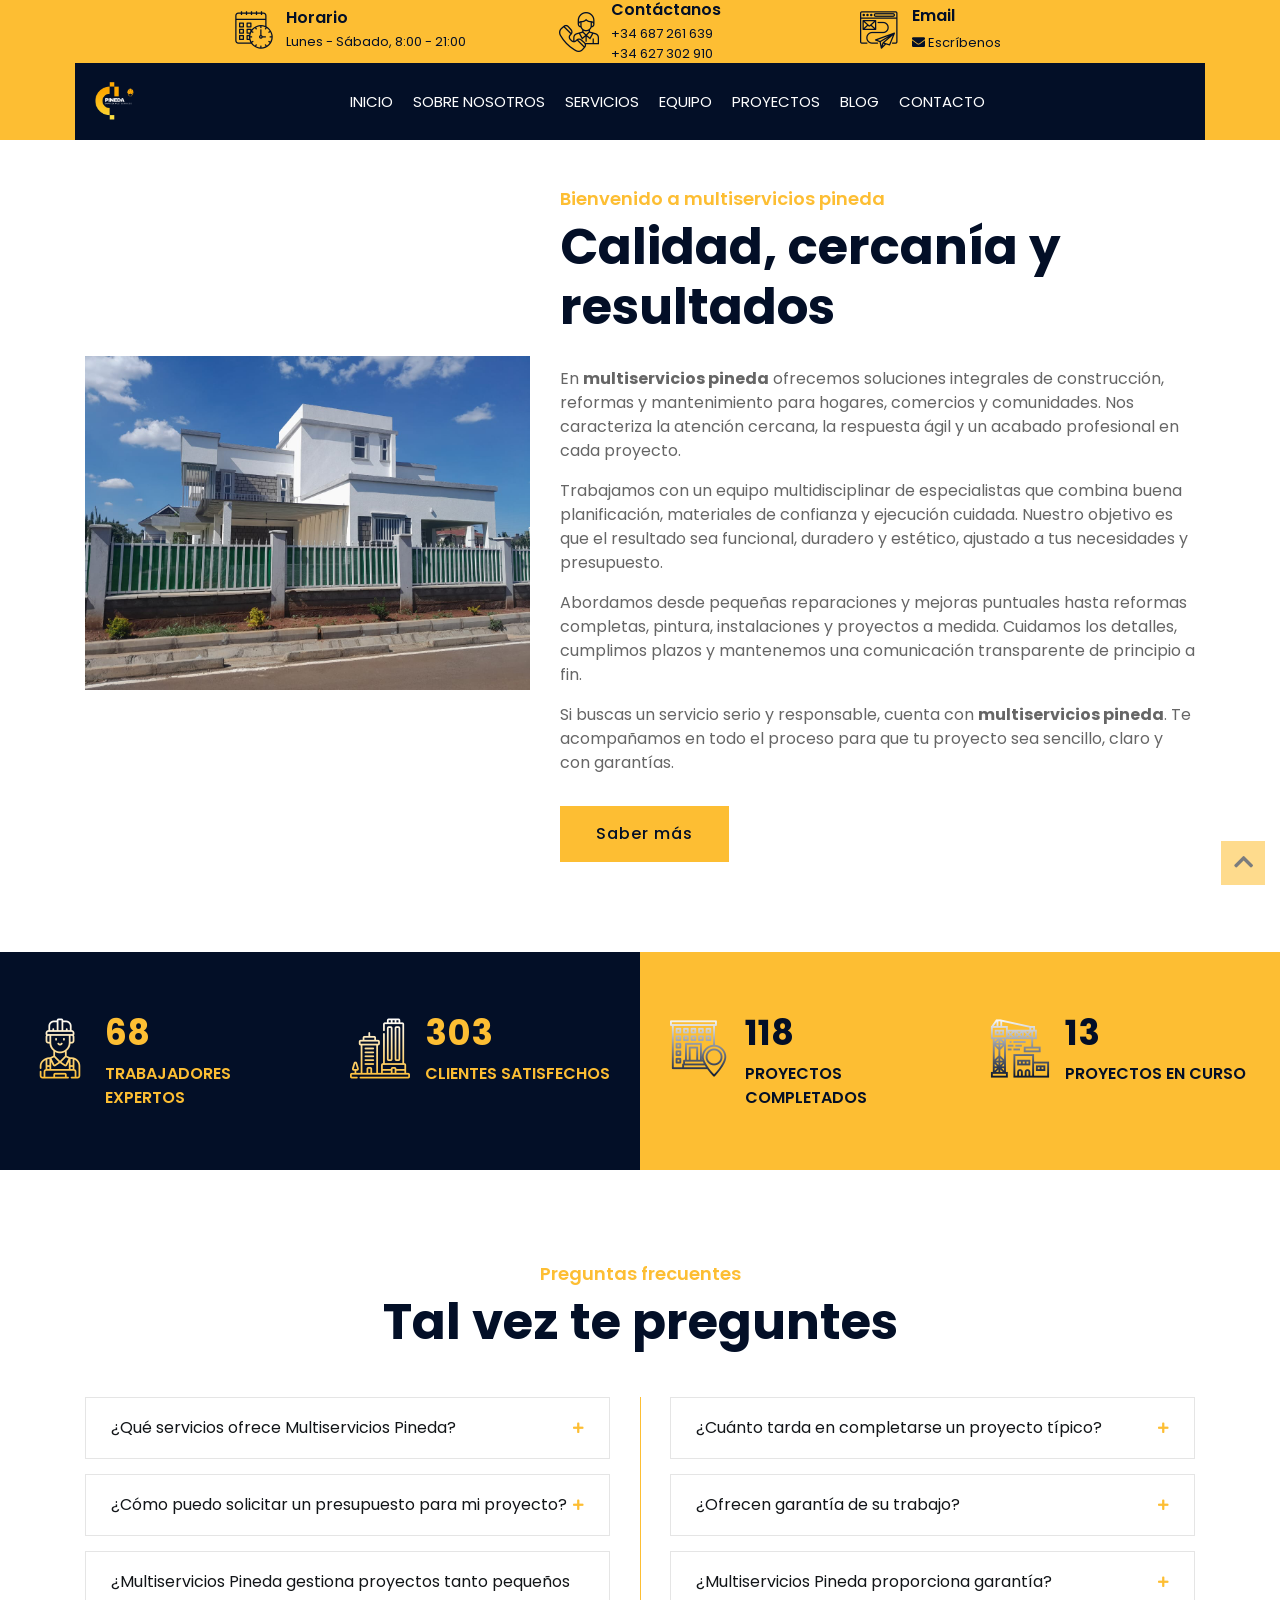
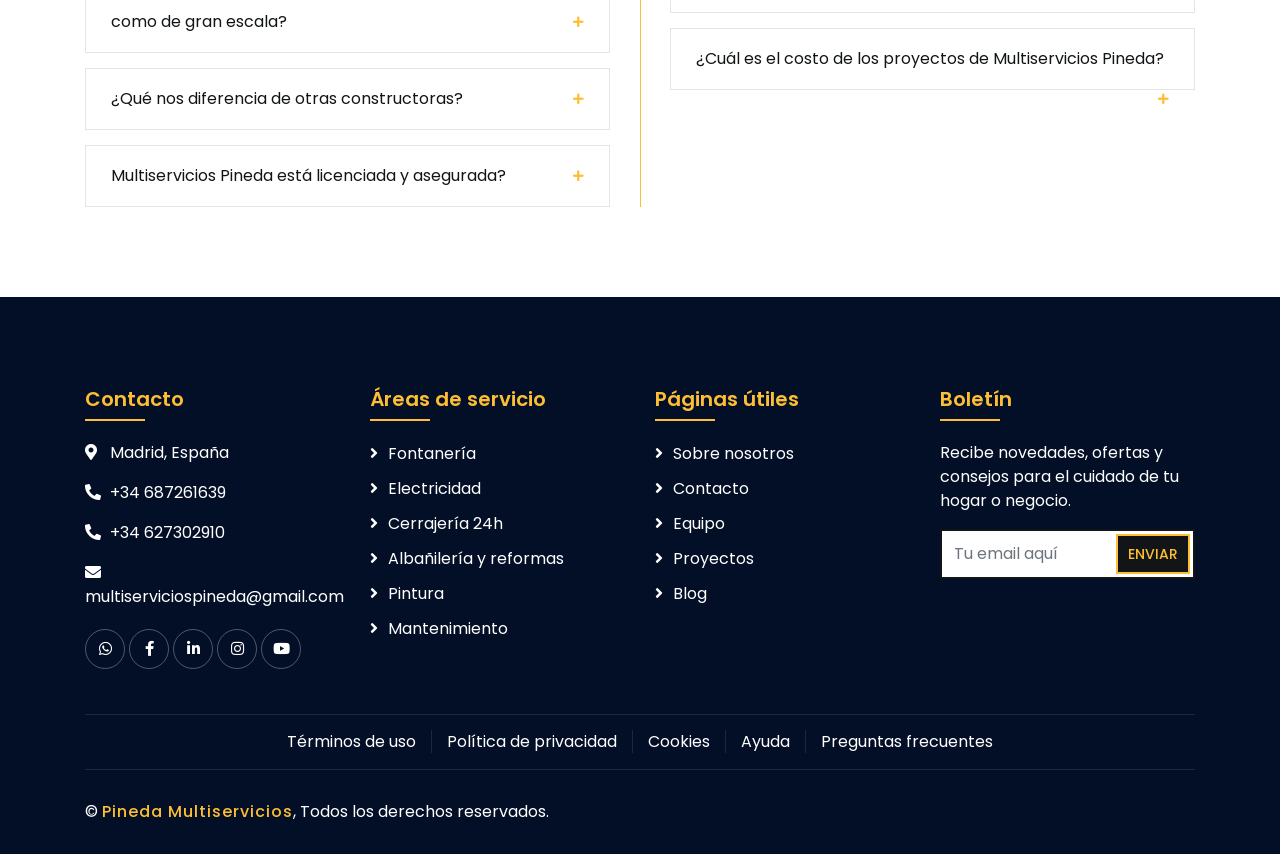
==== commit 52d29e8d: "Add files via upload" ====
--- a/about.html
+++ b/about.html
@@ -1,457 +1,302 @@
 <!DOCTYPE html>
-<html lang="en">
-    <head>
-        <meta charset="utf-8">
-       <title>Flomatexs Construction Limited </title>
-        <link rel = "icon" href = "img/flomatexs.png" type = "image/x-icon">
-
-        <!-- Favicon -->
-        <link href="img/favicon.ico" rel="icon">
-
-        <!-- Google Font -->
-        <link href="https://fonts.googleapis.com/css2?family=Poppins:wght@100;200;300;400;500;600;700;800;900&display=swap" rel="stylesheet">
-
-        <!-- CSS Libraries -->
-        <link href="https://stackpath.bootstrapcdn.com/bootstrap/4.4.1/css/bootstrap.min.css" rel="stylesheet">
-        <link href="https://cdnjs.cloudflare.com/ajax/libs/font-awesome/5.10.0/css/all.min.css" rel="stylesheet">
-        <link href="lib/flaticon/font/flaticon.css" rel="stylesheet"> 
-        <link href="lib/animate/animate.min.css" rel="stylesheet">
-        <link href="lib/owlcarousel/assets/owl.carousel.min.css" rel="stylesheet">
-        <link href="lib/lightbox/css/lightbox.min.css" rel="stylesheet">
-        <link href="lib/slick/slick.css" rel="stylesheet">
-        <link href="lib/slick/slick-theme.css" rel="stylesheet">
-        <link rel="stylesheet" href="https://cdnjs.cloudflare.com/ajax/libs/font-awesome/5.15.4/css/all.min.css">
-
-
-        <!-- Template Stylesheet -->
-        <link href="css/style.css" rel="stylesheet">
-    </head>
-
-    <body>
-        <div class="wrapper">
-            <!-- Top Bar Start -->
-            <div class="top-bar">
-                <div class="container-fluid">
-                    <div class="row align-items-center">
-                        <div class="col-lg-4 col-md-12">
-                            <div class="logo">
-                                <a href="index.html">
-                                    <img src="img/flomatexs.png" alt="Logo" style="width: 200px; height: auto; margin: 10px; transform: scale(1.4);" >
-                                </a>
-                             </div>
-                        </div>
-                        <div class="col-lg-8 col-md-7 d-none d-lg-block">
-                            <div class="row">
-                                <div class="col-4">
-                                    <div class="top-bar-item">
-                                        <div class="top-bar-icon">
-                                            <i class="flaticon-calendar"></i>
-                                        </div>
-                                        <div class="top-bar-text">
-                                            <h3>Opening Hour</h3>
-                                            <p>Mon - Sat, 8:00 - 9:00</p>
-                                        </div>
-                                    </div>
-                                </div>
-                                <div class="col-4">
-                                    <div class="top-bar-item">
-                                        <div class="top-bar-icon">
-                                            <i class="flaticon-call"></i>
-                                        </div>
-                                        <div class="top-bar-text">
-                                            <h3>Call Us</h3>
-                                              <p><a href="tel:+254722158950">+254 722 158950</a></p>
-                                              <p><a href="tel:+254723049800">+254 723 049800</a></p>
-                                        </div>
-                                    </div>
-                                </div>
-                                <div class="col-4">
-                                    <div class="top-bar-item">
-                                        <div class="top-bar-icon">
-                                            <i class="flaticon-send-mail"></i>
-                                        </div>
-                                        <div class="top-bar-text">
-                                            <h3>Email Us</h3>
-                                                <a href="mailto:Flomatexsbuildingconstractor@gmail.com" target="_blank">
-                                                <i class="fas fa-envelope"></i> Click Here
-                                                      </a>
-
-                                         </div>
-                                    </div>
-                                </div>
-                            </div>
-                        </div>
-                    </div>
-                </div>
+<html lang="es">
+  <head>
+    <meta charset="utf-8">
+    <title>Multiservicios Pineda</title>
+    <link rel="icon" href="img/flomatexs.png" type="image/x-icon">
+
+    <!-- Favicon -->
+    <link href="img/favicon.ico" rel="icon">
+
+    <!-- Google Font -->
+    <link href="https://fonts.googleapis.com/css2?family=Poppins:wght@100;200;300;400;500;600;700;800;900&display=swap" rel="stylesheet">
+
+    <!-- CSS Libraries -->
+    <link href="https://stackpath.bootstrapcdn.com/bootstrap/4.4.1/css/bootstrap.min.css" rel="stylesheet">
+    <link href="https://cdnjs.cloudflare.com/ajax/libs/font-awesome/5.10.0/css/all.min.css" rel="stylesheet">
+    <link href="lib/flaticon/font/flaticon.css" rel="stylesheet">
+    <link href="lib/animate/animate.min.css" rel="stylesheet">
+    <link href="lib/owlcarousel/assets/owl.carousel.min.css" rel="stylesheet">
+    <link href="lib/lightbox/css/lightbox.min.css" rel="stylesheet">
+    <link href="lib/slick/slick.css" rel="stylesheet">
+    <link href="lib/slick/slick-theme.css" rel="stylesheet">
+    <link rel="stylesheet" href="https://cdnjs.cloudflare.com/ajax/libs/font-awesome/5.15.4/css/all.min.css">
+
+    <!-- Template Stylesheet -->
+    <link href="css/style.css" rel="stylesheet">
+  </head>
+
+  <body>
+    <div class="wrapper">
+      <!-- Top Bar Start -->
+      <div data-include="FooterHeader/Header.html"></div>
+      <!-- Page Header End -->
+<!-- About Start -->
+<div class="about wow fadeInUp" data-wow-delay="0.1s">
+  <div class="container">
+    <div class="row align-items-center">
+      <div class="col-lg-5 col-md-6">
+        <div class="about-img">
+          <img src="img/proj3/IMG-20240313-WA0056.jpg" alt="Imagen">
+        </div>
+      </div>
+      <div class="col-lg-7 col-md-6">
+        <div class="section-header text-left">
+          <p>Bienvenido a multiservicios pineda</p>
+          <h2>Calidad, cercanía y resultados</h2>
+        </div>
+        <div class="about-text">
+          <p>
+            En <strong>multiservicios pineda</strong> ofrecemos soluciones integrales de
+            construcción, reformas y mantenimiento para hogares, comercios y comunidades.
+            Nos caracteriza la atención cercana, la respuesta ágil y un acabado profesional
+            en cada proyecto.
+          </p>
+          <p>
+            Trabajamos con un equipo multidisciplinar de especialistas que combina
+            buena planificación, materiales de confianza y ejecución cuidada. Nuestro
+            objetivo es que el resultado sea funcional, duradero y estético, ajustado
+            a tus necesidades y presupuesto.
+          </p>
+          <p>
+            Abordamos desde pequeñas reparaciones y mejoras puntuales hasta
+            reformas completas, pintura, instalaciones y proyectos a medida.
+            Cuidamos los detalles, cumplimos plazos y mantenemos una comunicación
+            transparente de principio a fin.
+          </p>
+          <p>
+            Si buscas un servicio serio y responsable, cuenta con <strong>multiservicios pineda</strong>.
+            Te acompañamos en todo el proceso para que tu proyecto sea sencillo, claro
+            y con garantías.
+          </p>
+
+          <a class="btn" href="portfolio.html">Saber más</a>
+        </div>
+      </div>
+    </div>
+  </div>
+</div>
+<!-- About End -->
+
+
+      <!-- Fact Start -->
+      <div class="fact">
+        <div class="container-fluid">
+          <div class="row counters">
+            <div class="col-md-6 fact-left wow slideInLeft">
+              <div class="row">
+                <div class="col-6">
+                  <div class="fact-icon">
+                    <i class="flaticon-worker"></i>
+                  </div>
+                  <div class="fact-text">
+                    <h2 data-toggle="counter-up">109</h2>
+                    <p>Trabajadores expertos</p>
+                  </div>
+                </div>
+                <div class="col-6">
+                  <div class="fact-icon">
+                    <i class="flaticon-building"></i>
+                  </div>
+                  <div class="fact-text">
+                    <h2 data-toggle="counter-up">485</h2>
+                    <p>Clientes satisfechos</p>
+                  </div>
+                </div>
+              </div>
             </div>
-            <!-- Top Bar End -->
-
-            <!-- Nav Bar Start -->
-            <div class="nav-bar">
-                <div class="container-fluid">
-                    <nav class="navbar navbar-expand-lg bg-dark navbar-dark">
-                        <a href="#" class="navbar-brand">MENU</a>
-                        <button type="button" class="navbar-toggler" data-toggle="collapse" data-target="#navbarCollapse">
-                            <span class="navbar-toggler-icon"></span>
-                        </button>
-
-                        <div class="collapse navbar-collapse justify-content-between" id="navbarCollapse">
-                            <div class="navbar-nav mr-auto">
-                                <a href="index.html" class="nav-item nav-link">Home</a>
-                                <a href="about.html" class="nav-item nav-link active">About</a>
-                                <a href="service.html" class="nav-item nav-link">Service</a>
-                                <a href="team.html" class="nav-item nav-link">Team</a>
-                                <a href="portfolio.html" class="nav-item nav-link">Projects</a>
-                                <a href="single.html" class="nav-item nav-link">Post Page</a>
-                                <a href="contact.html" class="nav-item nav-link">Contact</a>
-                            </div>
-                            
-                        </div>
-                    </nav>
-                </div>
+            <div class="col-md-6 fact-right wow slideInRight">
+              <div class="row">
+                <div class="col-6">
+                  <div class="fact-icon">
+                    <i class="flaticon-address"></i>
+                  </div>
+                  <div class="fact-text">
+                    <h2 data-toggle="counter-up">189</h2>
+                    <p>Proyectos completados</p>
+                  </div>
+                </div>
+                <div class="col-6">
+                  <div class="fact-icon">
+                    <i class="flaticon-crane"></i>
+                  </div>
+                  <div class="fact-text">
+                    <h2 data-toggle="counter-up">20</h2>
+                    <p>Proyectos en curso</p>
+                  </div>
+                </div>
+              </div>
             </div>
-            <!-- Nav Bar End -->
-            
-            
-            <!-- Page Header Start -->
-            <div class="page-header">
-                <div class="container">
-                    <div class="row">
-                        <div class="col-12">
-                            <h2>About Us</h2>
-                        </div>
-                        <div class="col-12">
-                            <a href="">Home</a>
-                            <a href="">About Us</a>
-                        </div>
-                    </div>
-                </div>
+          </div> <!-- row -->
+        </div>
+      </div>
+      <!-- Fact End -->
+
+      <!-- FAQs Start -->
+      <div class="faqs">
+        <div class="container">
+          <div class="section-header text-center">
+            <p>Preguntas frecuentes</p>
+            <h2>Tal vez te preguntes</h2>
+          </div>
+          <div class="row">
+            <div class="col-md-6">
+              <div id="accordion-1">
+                <div class="card wow fadeInLeft" data-wow-delay="0.1s">
+                  <div class="card-header">
+                    <a class="card-link collapsed" data-toggle="collapse" href="#collapseOne">
+                      ¿Qué servicios ofrece Multiservicios Pineda?
+                    </a>
+                  </div>
+                  <div id="collapseOne" class="collapse" data-parent="#accordion-1">
+                    <div class="card-body">
+                      Multiservicios Pineda ofrece una gama integral de servicios de construcción, incluyendo:
+                      construcción de edificios, renovación de viviendas, diseño de interiores, diseño arquitectónico, reparación y soporte, y pintura.
+                    </div>
+                  </div>
+                </div>
+
+                <div class="card wow fadeInLeft" data-wow-delay="0.2s">
+                  <div class="card-header">
+                    <a class="card-link collapsed" data-toggle="collapse" href="#collapseTwo">
+                      ¿Cómo puedo solicitar un presupuesto para mi proyecto?
+                    </a>
+                  </div>
+                  <div id="collapseTwo" class="collapse" data-parent="#accordion-1">
+                    <div class="card-body">
+                      Busca la página/enlace “Contacto” o “Solicitar presupuesto”.
+                    </div>
+                  </div>
+                </div>
+
+                <div class="card wow fadeInLeft" data-wow-delay="0.3s">
+                  <div class="card-header">
+                    <a class="card-link collapsed" data-toggle="collapse" href="#collapseThree">
+                      ¿Multiservicios Pineda gestiona proyectos tanto pequeños como de gran escala?
+                    </a>
+                  </div>
+                  <div id="collapseThree" class="collapse" data-parent="#accordion-1">
+                    <div class="card-body">
+                      Sí. Multiservicios Pineda gestiona proyectos de cualquier tamaño: desde reformas pequeñas hasta construcciones de gran escala. El equipo adapta sus servicios a las necesidades y complejidad de cada proyecto, garantizando calidad en todos los casos.
+                    </div>
+                  </div>
+                </div>
+
+                <div class="card wow fadeInLeft" data-wow-delay="0.4s">
+                  <div class="card-header">
+                    <a class="card-link collapsed" data-toggle="collapse" href="#collapseFour">
+                      ¿Qué nos diferencia de otras constructoras?
+                    </a>
+                  </div>
+                  <div id="collapseFour" class="collapse" data-parent="#accordion-1">
+                    <div class="card-body">
+                      <strong>Experiencia:</strong> Más de [número] años en la industria.<br>
+                      <strong>Calidad:</strong> Compromiso con una ejecución superior y resultados duraderos.<br>
+                      <strong>Satisfacción del cliente:</strong> Comunicación transparente, atención al detalle y servicio personalizado.
+                    </div>
+                  </div>
+                </div>
+
+                <div class="card wow fadeInLeft" data-wow-delay="0.5s">
+                  <div class="card-header">
+                    <a class="card-link collapsed" data-toggle="collapse" href="#collapseFive">
+                      Multiservicios Pineda está licenciada y asegurada?
+                    </a>
+                  </div>
+                  <div id="collapseFive" class="collapse" data-parent="#accordion-1">
+                    <div class="card-body">
+                      Sí. Multiservicios Pineda cuenta con licencias y seguros vigentes, cumpliendo los requisitos legales y ofreciendo protección durante la ejecución de los proyectos.
+                    </div>
+                  </div>
+                </div>
+
+              </div>
             </div>
-            <!-- Page Header End -->
-
-
-            <!-- About Start -->
-            <div class="about wow fadeInUp" data-wow-delay="0.1s">
-                <div class="container">
-                    <div class="row align-items-center">
-                        <div class="col-lg-5 col-md-6">
-                            <div class="about-img">
-                                <img src="img/proj3/IMG-20240313-WA0056.jpg" alt="Image">
-                            </div>
-                        </div>
-                        <div class="col-lg-7 col-md-6">
-                            <div class="section-header text-left">
-                                <p>Welcome to Builderz</p>
-                                <h2>25 Years Experience</h2>
-                            </div>
-                            <div class="about-text">   
-                                <p>Flomatexs Construction Limited is a leading construction company with a rich history of delivering high-quality projects across diverse sectors. With over 15 years of experience in the industry, we have established ourselves as a trusted partner for clients seeking excellence in construction.</p>
-                          <p>At Flomatexs Construction Limited, we are committed to exceeding expectations and setting new standards of craftsmanship. Our team of skilled professionals brings expertise, innovation, and a passion for excellence to every project we undertake.</p>
-                            <p>From residential developments to commercial complexes, industrial facilities, and infrastructure projects, we have successfully completed a wide range of projects, earning a reputation for reliability, integrity, and superior quality.</p>
-                      <p>Our dedication to customer satisfaction is evident in our transparent communication, attention to detail, and commitment to delivering projects on time and within budget. We take pride in our ability to understand our clients' needs and tailor solutions that meet their unique requirements.</p>
-                        <p>Choose Flomatexs Construction Limited for your next project and experience the difference that expertise, professionalism, and dedication can make.</p>
-  
-                                <a class="btn" href="portfolio.html">Learn More</a>
-                            </div>
-                        </div>
-                    </div>
-                </div>
+
+            <div class="col-md-6">
+              <div id="accordion-2">
+                <div class="card wow fadeInRight" data-wow-delay="0.1s">
+                  <div class="card-header">
+                    <a class="card-link collapsed" data-toggle="collapse" href="#collapseSix">
+                      ¿Cuánto tarda en completarse un proyecto típico?
+                    </a>
+                  </div>
+                  <div id="collapseSix" class="collapse" data-parent="#accordion-2">
+                    <div class="card-body">
+                      La duración depende del tamaño, complejidad y alcance, además de factores externos (clima, materiales, permisos). Reformas pequeñas pueden tardar semanas; proyectos grandes, meses o incluso años.
+                    </div>
+                  </div>
+                </div>
+
+                <div class="card wow fadeInRight" data-wow-delay="0.2s">
+                  <div class="card-header">
+                    <a class="card-link collapsed" data-toggle="collapse" href="#collapseSeven">
+                      ¿Ofrecen garantía de su trabajo?
+                    </a>
+                  </div>
+                  <div id="collapseSeven" class="collapse" data-parent="#accordion-2">
+                    <div class="card-body">
+                      Sí. Normalmente se ofrece garantía para asegurar la calidad y la satisfacción del cliente. Los detalles (duración y cobertura) se especifican según el tipo de proyecto y el contrato.
+                    </div>
+                  </div>
+                </div>
+
+                <div class="card wow fadeInRight" data-wow-delay="0.3s">
+                  <div class="card-header">
+                    <a class="card-link collapsed" data-toggle="collapse" href="#collapseEight">
+                      ¿Multiservicios Pineda proporciona garantía?
+                    </a>
+                  </div>
+                  <div id="collapseEight" class="collapse" data-parent="#accordion-2">
+                    <div class="card-body">
+                      Sí, normalmente se incluyen garantías en los trabajos. La duración y el alcance dependen del proyecto y del acuerdo con el cliente.
+                    </div>
+                  </div>
+                </div>
+
+                <div class="card wow fadeInRight" data-wow-delay="0.5s">
+                  <div class="card-header">
+                    <a class="card-link collapsed" data-toggle="collapse" href="#collapseTen">
+                      ¿Cuál es el costo de los proyectos de Multiservicios Pineda?
+                    </a>
+                  </div>
+                  <div id="collapseTen" class="collapse" data-parent="#accordion-2">
+                    <div class="card-body">
+                      El coste varía según el tipo de proyecto, tamaño, complejidad, materiales, mano de obra, ubicación y servicios adicionales. Cada proyecto se presupuesta en función del alcance acordado con el cliente.
+                    </div>
+                  </div>
+                </div>
+
+              </div>
             </div>
-            <!-- About End -->
-            
-            
-             <!-- Fact Start -->
-             <div class="fact">
-                <div class="container-fluid">
-                    <div class="row counters">
-                        <div class="col-md-6 fact-left wow slideInLeft">
-                            <div class="row">
-                                <div class="col-6">
-                                    <div class="fact-icon">
-                                        <i class="flaticon-worker"></i>
-                                    </div>
-                                    <div class="fact-text">
-                                        <h2 data-toggle="counter-up">109</h2>
-                                        <p>Expert Workers</p>
-                                    </div>
-                                </div>
-                                <div class="col-6">
-                                    <div class="fact-icon">
-                                        <i class="flaticon-building"></i>
-                                    </div>
-                                    <div class="fact-text">
-                                        <h2 data-toggle="counter-up">485</h2>
-                                        <p>Happy Clients</p>
-                                    </div>
-                                </div>
-                            </div>
-                        </div>
-                        <div class="col-md-6 fact-right wow slideInRight">
-                            <div class="row">
-                                <div class="col-6">
-                                    <div class="fact-icon">
-                                        <i class="flaticon-address"></i>
-                                    </div>
-                                    <div class="fact-text">
-                                        <h2 data-toggle="counter-up">189</h2>
-                                        <p>Completed Projects</p>
-                                    </div>
-                                </div>
-                                <div class="col-6">
-                                    <div class="fact-icon">
-                                        <i class="flaticon-crane"></i>
-                                    </div>
-                                    <div class="fact-text">
-                                        <h2 data-toggle="counter-up">20</h2>
-                                        <p>Running Projects</p>
-                                    </div>
-                                </div>
-                            </div>
-                        </div>
-                    </div>
-                </div>
-            </div>
-            <!-- Fact End -->
-
-            
-             <!-- FAQs Start -->
-             <div class="faqs">
-                <div class="container">
-                    <div class="section-header text-center">
-                        <p>Frequently Asked Question</p>
-                        <h2>You May Ask</h2>
-                    </div>
-                    <div class="row">
-                        <div class="col-md-6">
-                            <div id="accordion-1">
-                                <div class="card wow fadeInLeft" data-wow-delay="0.1s">
-                                    <div class="card-header">
-                                        <a class="card-link collapsed" data-toggle="collapse" href="#collapseOne">
-                                            What services does Flomatexs Construction Limited offer?
-                                        </a>
-                                    </div>
-                                    <div id="collapseOne" class="collapse" data-parent="#accordion-1">
-                                        <div class="card-body">
-                                            Flomatexs Construction Limited offers a comprehensive range of construction services including:
-                                             Building Construction
-                                             House Renovation
-                                             Interior Design
-                                             Architecture Design
-                                             Fixing & Support
-                                             Painting
-                                        </div>
-                                    </div>
-                                </div>
-                                <div class="card wow fadeInLeft" data-wow-delay="0.2s">
-                                    <div class="card-header">
-                                        <a class="card-link collapsed" data-toggle="collapse" href="#collapseTwo">
-                                            How can I request a quote for my construction project?
-                                        </a>
-                                    </div>
-                                    <div id="collapseTwo" class="collapse" data-parent="#accordion-1">
-                                        <div class="card-body">
-                                            Look for a "Contact" or "Get a Quote" page/link.
-                                        </div>
-                                    </div>
-                                </div>
-                                <div class="card wow fadeInLeft" data-wow-delay="0.3s">
-                                    <div class="card-header">
-                                        <a class="card-link collapsed" data-toggle="collapse" href="#collapseThree">
-                                            Does Flomatexs Construction Limited handle both small and large-scale projects?
-                                        </a>
-                                    </div>
-                                    <div id="collapseThree" class="collapse" data-parent="#accordion-1">
-                                        <div class="card-body">
-                                            Yes, Flomatexs Construction Limited handles both small and large-scale projects. Whether you need assistance with a small renovation or a large-scale construction project, Flomatexs Construction Limited has the expertise, resources, and capabilities to meet your needs. Their experienced team can tailor their services to accommodate projects of various sizes and complexities, ensuring quality results regardless of the scale.
-                                        </div>
-                                    </div>
-                                </div>
-                                <div class="card wow fadeInLeft" data-wow-delay="0.4s">
-                                    <div class="card-header">
-                                        <a class="card-link collapsed" data-toggle="collapse" href="#collapseFour">
-                                            What sets Flomatexs Construction Limited apart from other construction companies?
-                                        </a>
-                                    </div>
-                                    <div id="collapseFour" class="collapse" data-parent="#accordion-1">
-                                        <div class="card-body">
-                                            Expertise and Experience: With over [number] years of experience in the construction industry, Flomatexs Construction Limited brings a wealth of knowledge and expertise to every project.
-
-                                            Quality Craftsmanship: Flomatexs Construction Limited is committed to delivering superior quality craftsmanship in every aspect of their work, ensuring durable and aesthetically pleasing results.
-                                            
-                                            Customer Satisfaction: The company prioritizes customer satisfaction and strives to exceed client expectations through transparent communication, attention to detail, and personalized service.  
-                                        </div>
-                                    </div>
-                                </div>
-                                <div class="card wow fadeInLeft" data-wow-delay="0.5s">
-                                    <div class="card-header">
-                                        <a class="card-link collapsed" data-toggle="collapse" href="#collapseFive">
-                                            Is Flomatexs Construction Limited licensed and insured?
-                                        </a>
-                                    </div>
-                                    <div id="collapseFive" class="collapse" data-parent="#accordion-1">
-                                        <div class="card-body">
-                                            Yes, Flomatexs Construction Limited is licensed and insured. As a reputable construction company, they adhere to all legal and regulatory requirements in the jurisdictions where they operate. Their licensing ensures that they have met the necessary qualifications and standards to carry out construction work, while their insurance provides protection for both the company and its clients in the event of accidents, damages, or liabilities during the course of a project. This licensing and insurance give clients peace of mind knowing that they are working with a professional and reputable construction company.
-                                        </div>
-                                    </div>
-                                </div>
-                            </div>
-                        </div>
-                        <div class="col-md-6">
-                            <div id="accordion-2">
-                                <div class="card wow fadeInRight" data-wow-delay="0.1s">
-                                    <div class="card-header">
-                                        <a class="card-link collapsed" data-toggle="collapse" href="#collapseSix">
-                                            How long does a typical construction project take to complete?
-                                        </a>
-                                    </div>
-                                    <div id="collapseSix" class="collapse" data-parent="#accordion-2">
-                                        <div class="card-body">
-                                            The duration of a typical construction project can vary significantly depending on various factors, including the size, complexity, scope, and specific requirements of the project. Additionally, external factors such as weather conditions, material availability, and regulatory approvals can also impact the timeline.
-
-That being said, a small-scale construction project such as a house renovation or interior remodeling may take anywhere from a few weeks to a few months to complete. On the other hand, large-scale projects such as building construction or infrastructure development can take several months to several years to finish, depending on the scale and complexity of the project.
-                                        </div>
-                                    </div>
-                                </div>
-                                <div class="card wow fadeInRight" data-wow-delay="0.2s">
-                                    <div class="card-header">
-                                        <a class="card-link collapsed" data-toggle="collapse" href="#collapseSeven">
-                                            Does Flomatexs Construction Limited provide warranty or guarantee on its work?
-                                        </a>
-                                    </div>
-                                    <div id="collapseSeven" class="collapse" data-parent="#accordion-2">
-                                        <div class="card-body">
-                                          
-Yes, Flomatexs Construction Limited typically provides a warranty or guarantee on its work to ensure customer satisfaction and confidence in the quality of their services. The specifics of the warranty or guarantee may vary depending on the type of project and the terms agreed upon between the company and the client.  
-                                        </div>
-                                    </div>
-                                </div>
-                                <div class="card wow fadeInRight" data-wow-delay="0.3s">
-                                    <div class="card-header">
-                                        <a class="card-link collapsed" data-toggle="collapse" href="#collapseEight">
-                                            Does Flomatexs Construction Limited provide warranty ?
-                                        </a>
-                                    </div>
-                                    <div id="collapseEight" class="collapse" data-parent="#accordion-2">
-                                        <div class="card-body">
-                                            Yes, Flomatexs Construction Limited typically provides warranties on its work to ensure customer satisfaction and quality assurance. The specific details of the warranty, including duration and coverage, may vary depending on the type of project and the terms agreed upon between the company and the client.
-                                        </div>
-                                    </div>
-                            </div>
-                                <div class="card wow fadeInRight" data-wow-delay="0.5s">
-                                    <div class="card-header">
-                                        <a class="card-link collapsed" data-toggle="collapse" href="#collapseTen">
-                                            What does Flomatexs Construction Limited  projects cost  ?
-                                        </a>
-                                    </div>
-                                    <div id="collapseTen" class="collapse" data-parent="#accordion-2">
-                                        <div class="card-body">
-                                            The cost of projects undertaken by Flomatexs Construction Limited can vary widely depending on several factors, including the type of project, its size and complexity, materials used, labor costs, location, and any additional services required. Each project is unique, and therefore, the cost is determined based on the specific requirements and scope of work agreed upon between the company and the client. 
-                                        </div>
-                                    </div>
-                                </div>
-                            </div>
-                        </div>
-                    </div>
-                </div>
-            </div>
-            <!-- FAQs End -->
-
-            <!-- Footer Start -->
-            <div class="footer wow fadeIn" data-wow-delay="0.3s">
-                <div class="container">
-                    <div class="row">
-                        <div class="col-md-6 col-lg-3">
-                            <div class="footer-contact">
-                                <h2>Office Contact</h2>
-                                <p><i class="fa fa-map-marker-alt"></i>Kogo holdings langata road, Nairobi, Kenya</p>
-                                <p><i class="fa fa-phone-alt"></i>+254 722 158950</p>
-                                <p><i class="fa fa-phone-alt"></i>+254 723 049800</p>
-                                <p><i class="fa fa-envelope"></i>Flomatexsbuildingconstractor@gmail.com</p>
-                                <div class="footer-social">
-                                    <a href=""><i class="fab fa-twitter"></i></a>
-                                    <a href=""><i class="fab fa-facebook-f"></i></a>
-                                    <a href=""><i class="fab fa-linkedin-in"></i></a>
-                                    <a href=""><i class="fab fa-instagram"></i></a>
-                                    <a href=""><i class="fab fa-youtube"></i></a>
-                                </div>
-                            </div>
-                        </div>
-                        <div class="col-md-6 col-lg-3">
-                            <div class="footer-link">
-                                <h2>Services Areas</h2>
-                                <a href="">Building Construction</a>
-                                <a href="">House Renovation</a>
-                                <a href="">Architecture Design</a>
-                                <a href="">Interior Design</a>
-                                <a href="">Painting</a>
-                            </div>
-                        </div>
-                        <div class="col-md-6 col-lg-3">
-                            <div class="footer-link">
-                                <h2>Useful Pages</h2>
-                                <a href="">About Us</a>
-                                <a href="">Contact Us</a>
-                                <a href="">Our Team</a>
-                                <a href="">Projects</a>
-                                <a href="">Testimonial</a>
-                            </div>
-                        </div>
-                        <div class="col-md-6 col-lg-3">
-                            <div class="newsletter">
-                                <h2>Newsletter</h2>
-                                <p>
-                                    Stay Informed: Receive the latest updates and news directly to your inbox.
-                                    Get Exclusive Content: Access subscriber-only articles, offers, and promotions.
-                                    Be Inspired: Discover new ideas, trends, and insights to inspire your journey.
-                                </p>
-                                <div class="form">
-                                    <input class="form-control" placeholder="Email here">
-                                    <button class="btn">Submit</button>
-                                </div>
-                            </div>
-                        </div>
-                    </div>
-                </div>
-                <div class="container footer-menu">
-                    <div class="f-menu">
-                        <a href="">Terms of use</a>
-                        <a href="">Privacy policy</a>
-                        <a href="">Cookies</a>
-                        <a href="">Help</a>
-                        <a href="">FQAs</a>
-                    </div>
-                </div>
-                <div class="container copyright">
-                    <div class="row">
-                        <div class="col-md-6">
-                           <p>&copy; <a href="">Flomatexs Construction Limited FCL</a>, All Right Reserved.</p>
-                        </div>
-						
-						
-                        <div class="col-md-6">
-                            <p>Designed By <a href="http://dennisnziokidnx.com/">DNX EMPIRE</a></p>
-                        </div>
-                    </div>
-                </div>
-            </div>
-            <!-- Footer End -->
-
-            <a href="#" class="back-to-top"><i class="fa fa-chevron-up"></i></a>
-        </div>
-
-        <!-- JavaScript Libraries -->
-        <script src="https://code.jquery.com/jquery-3.4.1.min.js"></script>
-        <script src="https://stackpath.bootstrapcdn.com/bootstrap/4.4.1/js/bootstrap.bundle.min.js"></script>
-        <script src="lib/easing/easing.min.js"></script>
-        <script src="lib/wow/wow.min.js"></script>
-        <script src="lib/owlcarousel/owl.carousel.min.js"></script>
-        <script src="lib/isotope/isotope.pkgd.min.js"></script>
-        <script src="lib/lightbox/js/lightbox.min.js"></script>
-        <script src="lib/waypoints/waypoints.min.js"></script>
-        <script src="lib/counterup/counterup.min.js"></script>
-        <script src="lib/slick/slick.min.js"></script>
-
-        <!-- Template Javascript -->
-        <script src="js/main.js"></script>
-    </body>
+
+          </div>
+        </div>
+      </div>
+      <!-- FAQs End -->
+
+      <!-- Footer Start -->
+      
+       <div data-include="FooterHeader/Footer.html"></div>
+      <!-- Footer End -->
+
+      <a href="#" class="back-to-top"><i class="fa fa-chevron-up"></i></a>
+    </div>
+
+    <!-- JavaScript Libraries -->
+    <script src="https://code.jquery.com/jquery-3.4.1.min.js"></script>
+    <script src="https://stackpath.bootstrapcdn.com/bootstrap/4.4.1/js/bootstrap.bundle.min.js"></script>
+    <script src="lib/easing/easing.min.js"></script>
+    <script src="lib/wow/wow.min.js"></script>
+    <script src="lib/owlcarousel/owl.carousel.min.js"></script>
+    <script src="lib/isotope/isotope.pkgd.min.js"></script>
+    <script src="lib/lightbox/js/lightbox.min.js"></script>
+    <script src="lib/waypoints/waypoints.min.js"></script>
+    <script src="lib/counterup/counterup.min.js"></script>
+    <script src="lib/slick/slick.min.js"></script>
+
+    <!-- Template Javascript -->
+     <script src="js/include.js"></script>
+    <script src="js/main.js"></script>
+  </body>
 </html>
--- a/css/style.css
+++ b/css/style.css
@@ -75,7 +75,7 @@
 /********** Top Bar **********/
 .top-bar{
   background:#fdbe33;
-  min-height:90px;              /* mejor que height fijo */
+  min-height:20px;              /* mejor que height fijo */
   display:flex;
   align-items:center;           /* centra verticalmente */
 }
@@ -2186,3 +2186,4 @@
 }
 
 
+
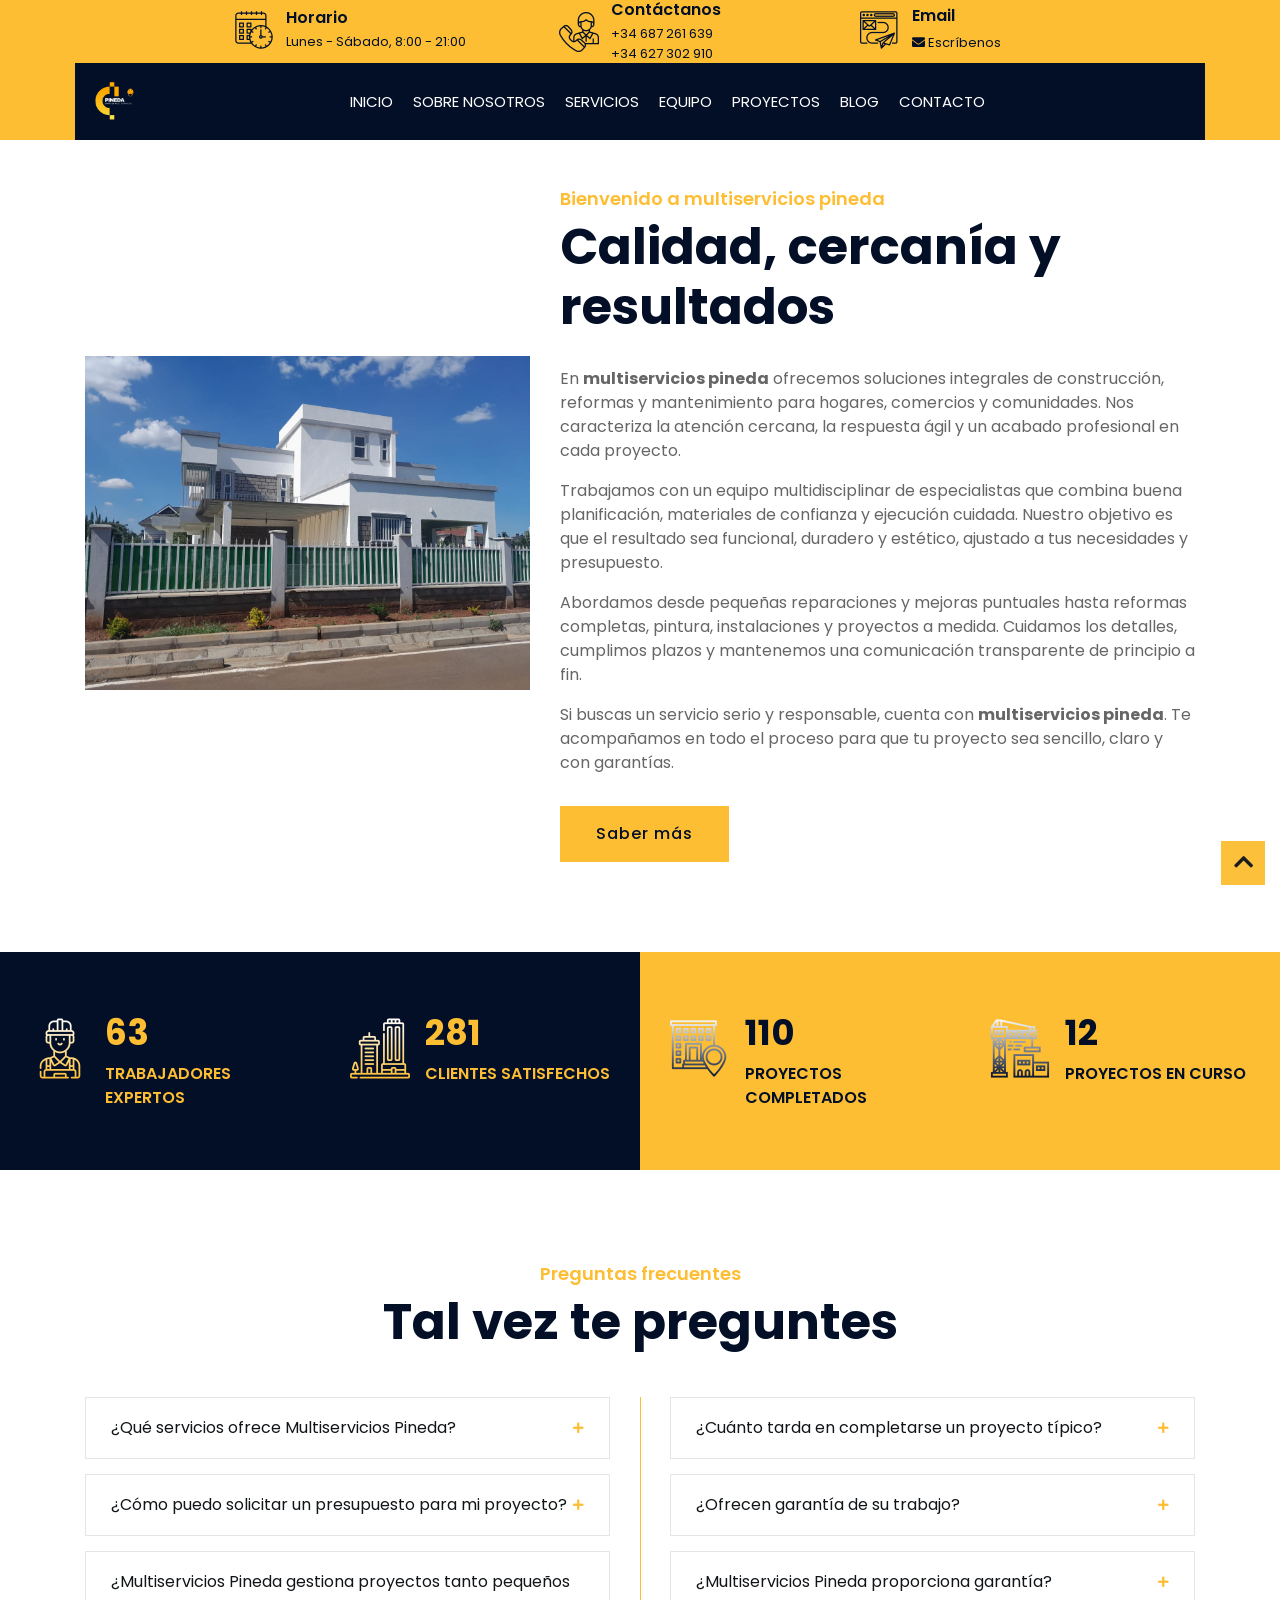
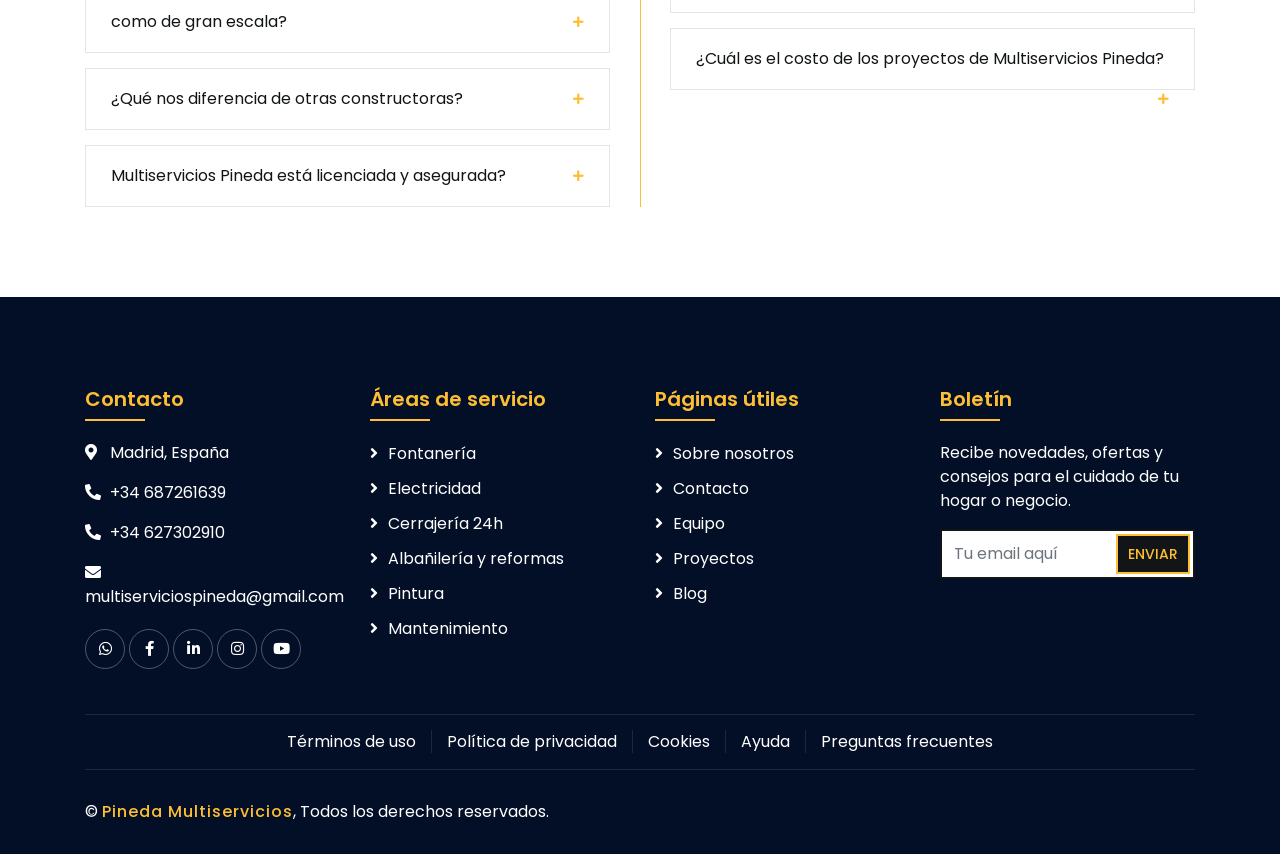
==== commit 6dc41c60: "Actualizar about.html" ====
--- a/about.html
+++ b/about.html
@@ -1,7 +1,8 @@
 <!DOCTYPE html>
 <html lang="es">
   <head>
-    <meta charset="utf-8">
+    <meta charset="utf-8">
+    <meta name="viewport" content="width=device-width, initial-scale=1, viewport-fit=cover">
     <title>Multiservicios Pineda</title>
     <link rel="icon" href="img/flomatexs.png" type="image/x-icon">
 
